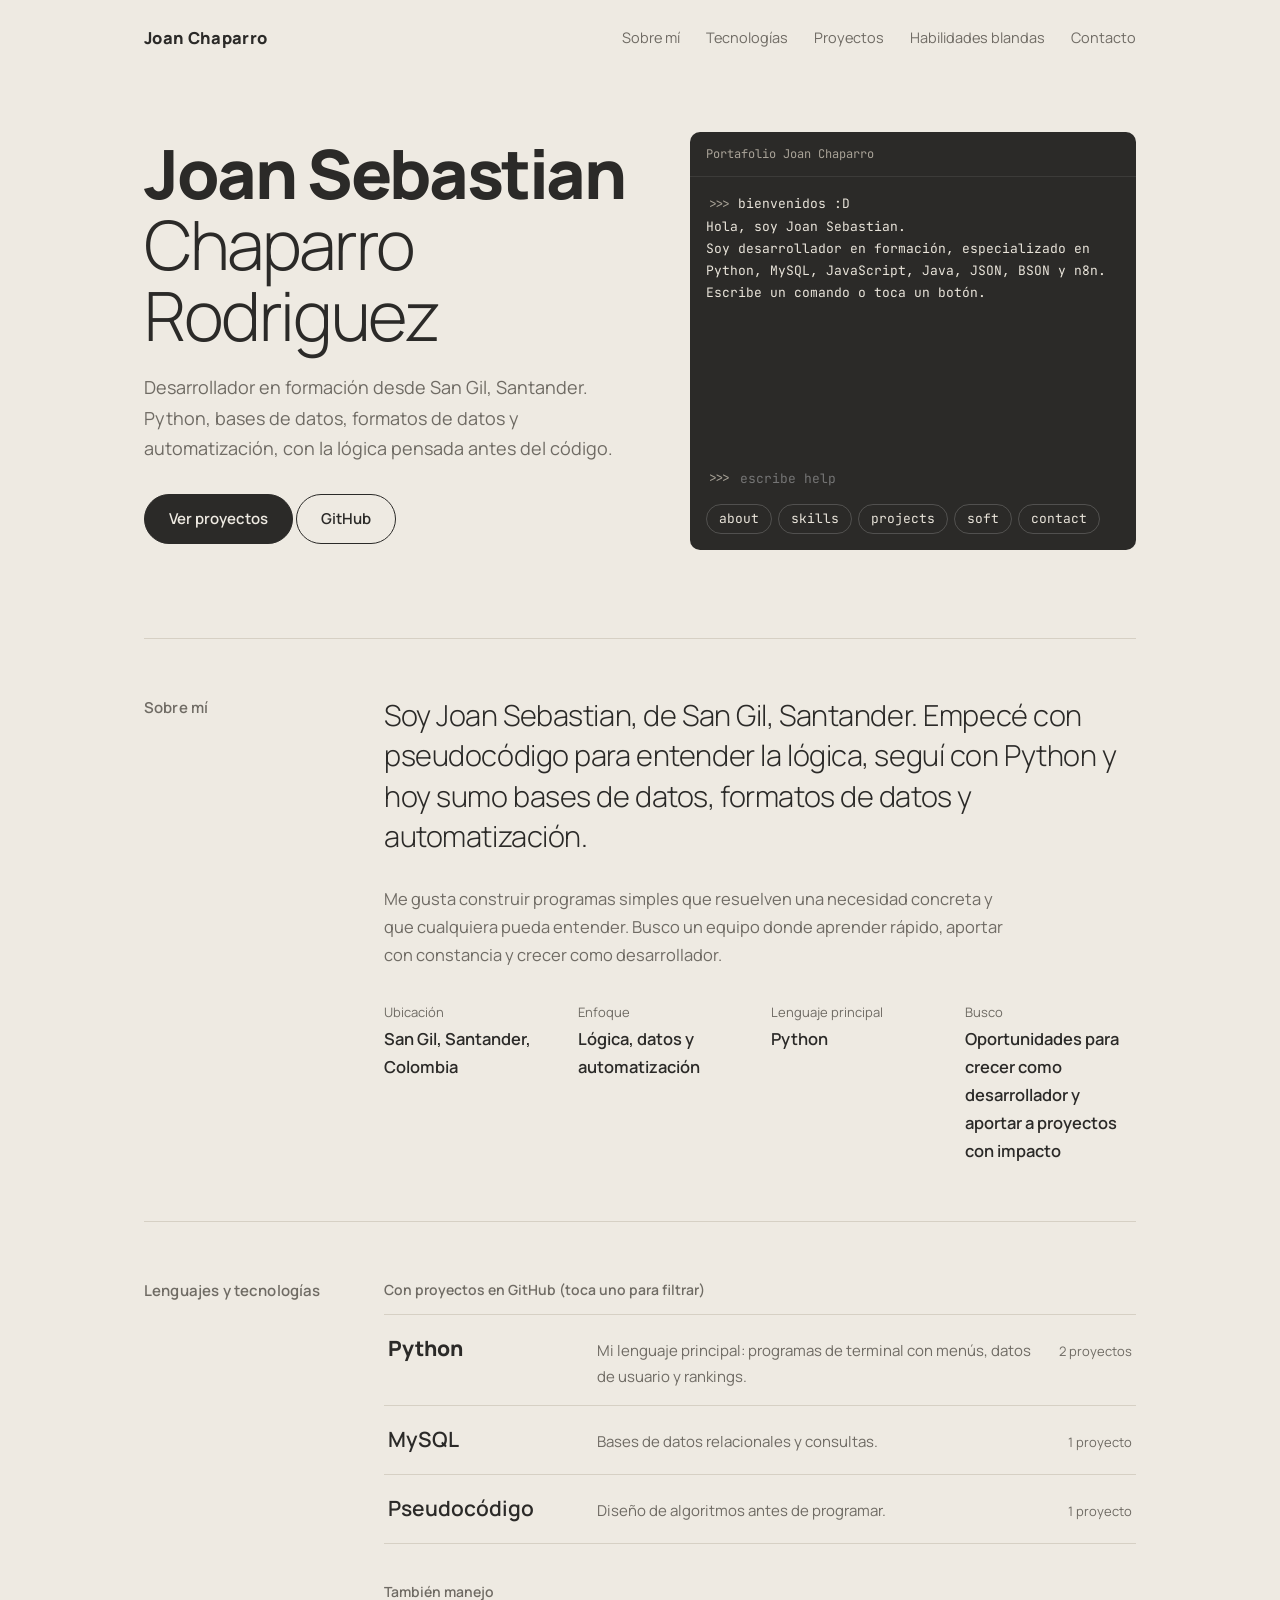
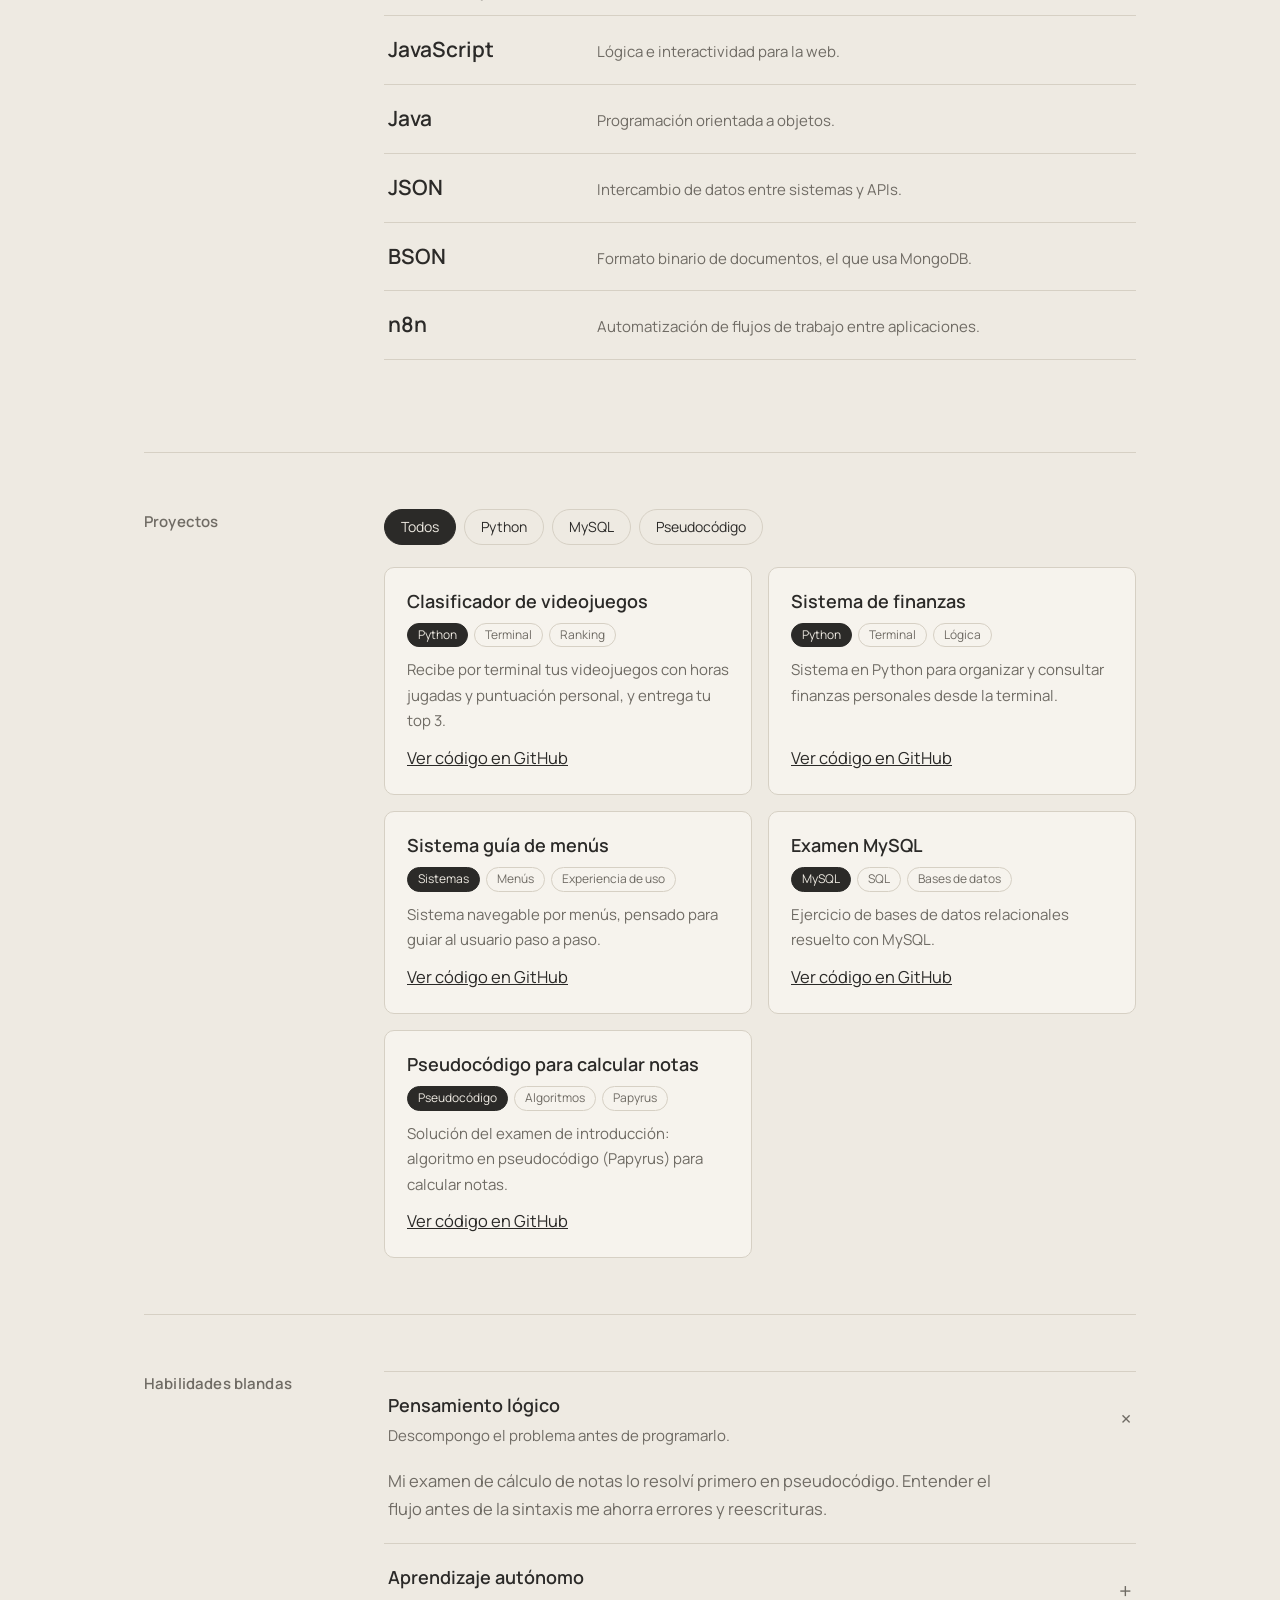
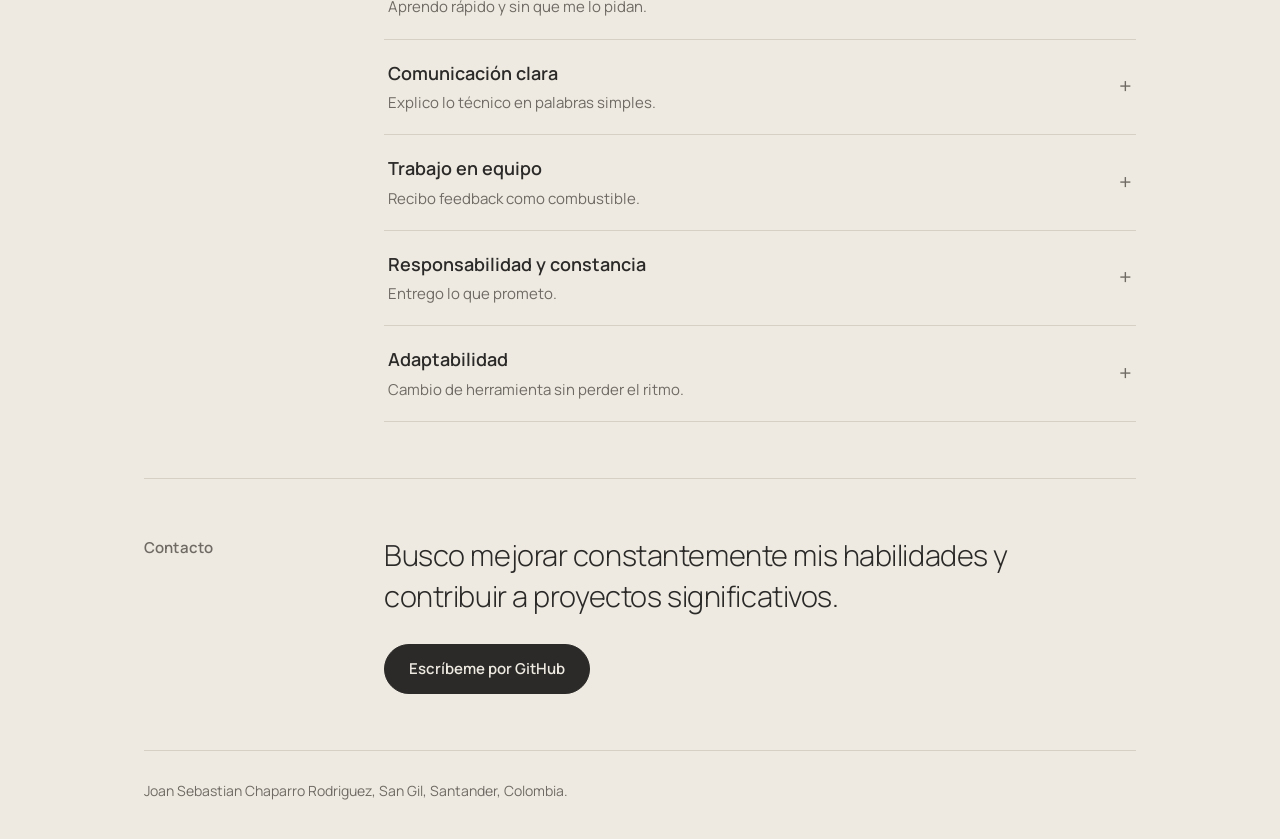
==== index.html @ 7a5f4d8f "fix: renombrar Index.html a index.html GitHub Pages (y cualquier servidor Linux) distingue mayúscula" ====
<!doctype html>
<html lang="es">
<head>
<meta charset="utf-8">
<meta name="viewport" content="width=device-width, initial-scale=1, viewport-fit=cover">
<title>Joan Sebastian Chaparro | Portafolio</title>

<!-- Tipografías -->
<link href="https://fonts.googleapis.com/css2?family=Manrope:wght@300;400;600;800&family=JetBrains+Mono:wght@400;600&display=swap" rel="stylesheet">

<!-- Estilos -->
<link rel="stylesheet" href="css/styles.css">
</head>
<body>
<div class="w">

  <!-- ============ NAVEGACIÓN ============ -->
  <nav aria-label="Principal">
    <b>Joan Chaparro</b>
    <a href="#sobre-mi">Sobre mí</a>
    <a href="#lenguajes">Tecnologías</a>
    <a href="#proyectos">Proyectos</a>
    <a href="#blandas">Habilidades blandas</a>
    <a href="#contacto">Contacto</a>
  </nav>

  <!-- ============ PORTADA ============ -->
  <header class="hero">
    <div>
      <h1><strong>Joan Sebastian</strong> Chaparro Rodriguez</h1>
      <p class="lead">Desarrollador en formación desde San Gil, Santander. Python, bases de datos, formatos de datos y automatización, con la lógica pensada antes del código.</p>
      <a class="btn p" href="#proyectos">Ver proyectos</a>
      <a class="btn" href="https://github.com/sebaschaparrorodriguez-ux" target="_blank" rel="noopener">GitHub</a>
    </div>

    <!-- Terminal interactiva: su lógica vive en js/terminal.js -->
    <div class="term" role="region" aria-label="Terminal interactiva">
      <div class="tb">Portafolio Joan Chaparro</div>
      <div id="out" aria-live="polite"></div>
      <label class="in">
        <span class="pr">&gt;&gt;&gt;</span>
        <input id="cmd" autocomplete="off" spellcheck="false" placeholder="escribe help" aria-label="Comando">
      </label>
      <div class="chips" id="chips"></div>
    </div>
  </header>

  <!-- ============ SOBRE MÍ ============ -->
  <section id="sobre-mi">
    <h2>Sobre mí</h2>
    <div>
      <p class="big">Soy Joan Sebastian, de San Gil, Santander. Empecé con pseudocódigo para entender la lógica, seguí con Python y hoy sumo bases de datos, formatos de datos y automatización.</p>
      <p style="color:var(--muted);max-width:38em;margin:0 0 32px">Me gusta construir programas simples que resuelven una necesidad concreta y que cualquiera pueda entender. Busco un equipo donde aprender rápido, aportar con constancia y crecer como desarrollador.</p>
      <dl class="facts">
        <div><dt>Ubicación</dt><dd>San Gil, Santander, Colombia</dd></div>
        <div><dt>Enfoque</dt><dd>Lógica, datos y automatización</dd></div>
        <div><dt>Lenguaje principal</dt><dd>Python</dd></div>
        <div><dt>Busco</dt><dd>Oportunidades para crecer como desarrollador y aportar a proyectos con impacto</dd></div>
      </dl>
    </div>
  </section>

  <!-- ============ LENGUAJES Y TECNOLOGÍAS ============ -->
  <section id="lenguajes">
    <h2>Lenguajes y tecnologías</h2>
    <div>
      <h3 class="g">Con proyectos en GitHub (toca uno para filtrar)</h3>
      <!-- Estos tres botones se marcan como activos desde js/app.js -->
      <div class="rows" id="lp">
        <button class="row main" data-l="Python" aria-pressed="false">
          <b>Python</b><span>Mi lenguaje principal: programas de terminal con menús, datos de usuario y rankings.</span><em>2 proyectos</em>
        </button>
        <button class="row" data-l="MySQL" aria-pressed="false">
          <b>MySQL</b><span>Bases de datos relacionales y consultas.</span><em>1 proyecto</em>
        </button>
        <button class="row" data-l="Pseudocódigo" aria-pressed="false">
          <b>Pseudocódigo</b><span>Diseño de algoritmos antes de programar.</span><em>1 proyecto</em>
        </button>
      </div>

      <h3 class="g">También manejo</h3>
      <div class="rows">
        <div class="row"><b>JavaScript</b><span>Lógica e interactividad para la web.</span></div>
        <div class="row"><b>Java</b><span>Programación orientada a objetos.</span></div>
        <div class="row"><b>JSON</b><span>Intercambio de datos entre sistemas y APIs.</span></div>
        <div class="row"><b>BSON</b><span>Formato binario de documentos, el que usa MongoDB.</span></div>
        <div class="row"><b>n8n</b><span>Automatización de flujos de trabajo entre aplicaciones.</span></div>
      </div>
    </div>
  </section>

  <!-- ============ PROYECTOS ============ -->
  <!-- El contenido de .fl y .grid se genera desde js/app.js usando js/data.js -->
  <section id="proyectos">
    <h2>Proyectos</h2>
    <div>
      <div class="fl" id="fl" role="group" aria-label="Filtrar por lenguaje"></div>
      <div class="grid" id="grid"></div>
    </div>
  </section>

  <!-- ============ HABILIDADES BLANDAS ============ -->
  <section id="blandas">
    <h2>Habilidades blandas</h2>
    <div>
      <details open>
        <summary><span class="t"><b>Pensamiento lógico</b><i>Descompongo el problema antes de programarlo.</i></span></summary>
        <p>Mi examen de cálculo de notas lo resolví primero en pseudocódigo. Entender el flujo antes de la sintaxis me ahorra errores y reescrituras.</p>
      </details>
      <details>
        <summary><span class="t"><b>Aprendizaje autónomo</b><i>Aprendo rápido y sin que me lo pidan.</i></span></summary>
        <p>Pasé de pseudocódigo a Python, bases de datos, formatos de datos y automatización, y cada tema lo practico con algo real.</p>
      </details>
      <details>
        <summary><span class="t"><b>Comunicación clara</b><i>Explico lo técnico en palabras simples.</i></span></summary>
        <p>Busco que cada programa se explique solo: menús ordenados y mensajes que guían a quien lo usa, aunque no sepa programar.</p>
      </details>
      <details>
        <summary><span class="t"><b>Trabajo en equipo</b><i>Recibo feedback como combustible.</i></span></summary>
        <p>Prefiero revisar código con otra persona: dos miradas encuentran errores que una sola no ve, y de cada revisión me llevo algo nuevo.</p>
      </details>
      <details>
        <summary><span class="t"><b>Responsabilidad y constancia</b><i>Entrego lo que prometo.</i></span></summary>
        <p>Llevo cada proyecto hasta que corre de principio a fin y lo subo a GitHub para que cualquiera pueda comprobarlo.</p>
      </details>
      <details>
        <summary><span class="t"><b>Adaptabilidad</b><i>Cambio de herramienta sin perder el ritmo.</i></span></summary>
        <p>Python, SQL, JavaScript, Java o n8n: la lógica es la misma y solo cambia la herramienta. Eso me permite incorporar tecnologías nuevas con rapidez.</p>
      </details>
    </div>
  </section>

  <!-- ============ CONTACTO ============ -->
  <section id="contacto">
    <h2>Contacto</h2>
    <div>
      <p class="big">Busco mejorar constantemente mis habilidades y contribuir a proyectos significativos.</p>
      <a class="btn p" href="https://github.com/sebaschaparrorodriguez-ux" target="_blank" rel="noopener">Escríbeme por GitHub</a>
    </div>
  </section>

  <footer>Joan Sebastian Chaparro Rodriguez, San Gil, Santander, Colombia.</footer>
</div>

<!-- Orden importante: data -> terminal -> app -->
<script src="js/data.js" defer></script>
<script src="js/terminal.js" defer></script>
<script src="js/app.js" defer></script>
</body>
</html>
---- css/styles.css ----
/* ==========================================================
   styles.css
   Estilos del portafolio. Está dividido por secciones:
   1. Paleta de colores (modo claro / oscuro)
   2. Reglas base
   3. Navegación
   4. Portada (hero) y terminal
   5. Secciones generales (Sobre mí, Lenguajes, etc.)
   6. Proyectos
   7. Habilidades blandas (acordeón)
   8. Pie de página
   9. Responsive
   ========================================================== */

/* ---------- 1. PALETA DE COLORES ----------
   Cambia estos valores para moldear todo el diseño.
   --bg     fondo general        --card  fondo de tarjetas
   --ink    color del texto      --muted texto secundario
   --line   líneas y bordes      --accent color de énfasis
   --tbg/--tink/--tsoft son los colores de la terminal      */
:root{
  --bg:#EEEAE2;
  --card:#F6F3ED;
  --ink:#2B2A28;
  --muted:#6F6B64;
  --line:#D6D0C4;
  --accent:#2B2A28;
  --tbg:#2B2A28;
  --tink:#E9E4DA;
  --tsoft:#A9A398;
  box-sizing:border-box;
  padding-top:env(safe-area-inset-top,0px);
  padding-bottom:env(safe-area-inset-bottom,0px);
}
/* Modo oscuro automático (según el sistema del visitante) */
@media(prefers-color-scheme:dark){
  :root:not([data-theme="light"]){
    --bg:#1D1C1A;--card:#252421;--ink:#ECE8E1;--muted:#A29D94;--line:#37352F;--accent:#ECE8E1;--tbg:#141311;
  }
}
/* Forzar modo oscuro con <html data-theme="dark"> si algún día se agrega un botón */
:root[data-theme="dark"]{
  --bg:#1D1C1A;--card:#252421;--ink:#ECE8E1;--muted:#A29D94;--line:#37352F;--accent:#ECE8E1;--tbg:#141311;
}

/* ---------- 2. REGLAS BASE ---------- */
html{scroll-behavior:smooth;scroll-padding-top:env(safe-area-inset-top,0px)}
*{box-sizing:border-box}
body{
  margin:0;background:var(--bg);color:var(--ink);
  font-family:'Manrope',system-ui,sans-serif;
  line-height:1.7;font-size:16.5px;font-weight:400;
}
a{color:var(--ink)}
.w{max-width:1040px;margin:0 auto;padding:0 24px}
:focus-visible{outline:2px solid var(--ink);outline-offset:3px}

/* ---------- 3. NAVEGACIÓN ---------- */
nav{display:flex;gap:26px;align-items:center;padding:24px 0;flex-wrap:wrap}
nav b{margin-right:auto;font-weight:800;letter-spacing:.02em}
nav a{text-decoration:none;color:var(--muted);font-size:14.5px}
nav a:hover{color:var(--ink)}

/* ---------- 4. PORTADA Y TERMINAL ---------- */
.hero{display:grid;grid-template-columns:1.1fr 1fr;gap:56px;align-items:center;padding:56px 0 88px}
h1{font-size:clamp(38px,5.6vw,68px);line-height:1.04;margin:0 0 22px;font-weight:300;letter-spacing:-.035em}
h1 strong{font-weight:800}
.lead{color:var(--muted);font-size:18px;max-width:29em;margin:0 0 30px}
.btn{display:inline-block;padding:11px 24px;border-radius:99px;font-size:15px;font-weight:600;text-decoration:none;border:1px solid var(--ink);color:var(--ink);transition:background .2s,color .2s}
.btn.p{background:var(--accent);color:var(--bg)}
.btn:hover{background:var(--ink);color:var(--bg)}

.term{background:var(--tbg);color:var(--tink);border-radius:10px;font-family:'JetBrains Mono',ui-monospace,monospace;font-size:13px}
.tb{padding:12px 16px;color:var(--tsoft);font-size:12px;border-bottom:1px solid rgba(255,255,255,.08)}
#out{height:290px;overflow-y:auto;padding:16px;white-space:pre-wrap;word-break:break-word}
#out a{color:var(--tink)}
.pr,.dim{color:var(--tsoft)}
.in{display:flex;gap:8px;padding:0 16px 12px}
.in input{flex:1;background:transparent;border:0;color:inherit;font:inherit;outline:0;min-width:0}
.chips{display:flex;flex-wrap:wrap;gap:6px;padding:0 16px 16px}
.chips button{font:inherit;background:transparent;color:var(--tink);border:1px solid rgba(255,255,255,.18);border-radius:99px;padding:3px 12px;cursor:pointer}
.chips button:hover{background:var(--tink);color:var(--tbg)}

/* ---------- 5. SECCIONES GENERALES ---------- */
section{display:grid;grid-template-columns:200px 1fr;gap:40px;padding:56px 0;border-top:1px solid var(--line)}
h2{font-size:15px;font-weight:600;margin:0;color:var(--muted);letter-spacing:.01em}
.big{font-size:clamp(22px,2.6vw,29px);line-height:1.4;font-weight:300;margin:0 0 28px;letter-spacing:-.015em}
.facts{display:grid;grid-template-columns:repeat(auto-fit,minmax(170px,1fr));gap:22px;margin:0}
.facts dt{font-size:13px;color:var(--muted)}
.facts dd{margin:2px 0 0;font-weight:600}
h3.g{font-size:14px;font-weight:600;color:var(--muted);margin:0 0 12px}

.rows{border-top:1px solid var(--line);margin-bottom:36px}
.row{display:flex;justify-content:space-between;gap:20px;align-items:baseline;width:100%;text-align:left;font:inherit;color:inherit;background:none;border:0;border-bottom:1px solid var(--line);padding:16px 4px}
button.row{cursor:pointer;transition:padding .2s,background .2s}
button.row:hover,button.row[aria-pressed=true]{background:var(--card);padding-left:16px}
.row b{font-size:21px;font-weight:600;min-width:9em}
.row.main b{font-weight:800}
.row span{color:var(--muted);font-size:15px;flex:1}
.row em{font-style:normal;font-size:13px;color:var(--muted);white-space:nowrap}

/* ---------- 6. PROYECTOS ---------- */
.fl{display:flex;flex-wrap:wrap;gap:8px;margin:0 0 22px}
.fl button{font:inherit;font-size:14px;padding:5px 16px;border-radius:99px;border:1px solid var(--line);background:transparent;color:var(--ink);cursor:pointer}
.fl button[aria-pressed=true]{background:var(--ink);border-color:var(--ink);color:var(--bg)}
.grid{display:grid;grid-template-columns:repeat(auto-fill,minmax(250px,1fr));gap:16px}
.pj{background:var(--card);border:1px solid var(--line);border-radius:10px;padding:22px;display:flex;flex-direction:column;gap:10px}
.pj h3{margin:0;font-size:18px;font-weight:600;line-height:1.3}
.pj p{margin:0;color:var(--muted);font-size:15px;flex:1}
.tg{display:flex;flex-wrap:wrap;gap:6px}
.tg span{font-size:12px;color:var(--muted);border:1px solid var(--line);padding:1px 10px;border-radius:99px}
.tg .l{background:var(--ink);border-color:var(--ink);color:var(--bg)}

/* ---------- 7. HABILIDADES BLANDAS (acordeón) ---------- */
details{border-bottom:1px solid var(--line)}
details:first-of-type{border-top:1px solid var(--line)}
summary{cursor:pointer;padding:18px 4px;list-style:none;display:flex;justify-content:space-between;align-items:center;gap:16px}
summary::-webkit-details-marker{display:none}
summary::after{content:'+';font-size:22px;color:var(--muted);transition:transform .25s}
details[open] summary::after{transform:rotate(45deg)}
.t b{display:block;font-size:18px;font-weight:600}
.t i{font-style:normal;color:var(--muted);font-size:15px}
details p{margin:0 0 20px;padding:0 4px;color:var(--muted);max-width:38em}

/* ---------- 8. PIE DE PÁGINA ---------- */
footer{padding:28px 0 36px;color:var(--muted);font-size:14px;border-top:1px solid var(--line)}

/* ---------- 9. RESPONSIVE ---------- */
@media(max-width:860px){
  .hero{grid-template-columns:1fr;gap:40px}
  section{grid-template-columns:1fr;gap:18px}
  .row{flex-wrap:wrap;gap:4px}
  .row b{min-width:0;width:100%}
}
@media(prefers-reduced-motion:reduce){
  *{transition:none!important;scroll-behavior:auto!important}
}
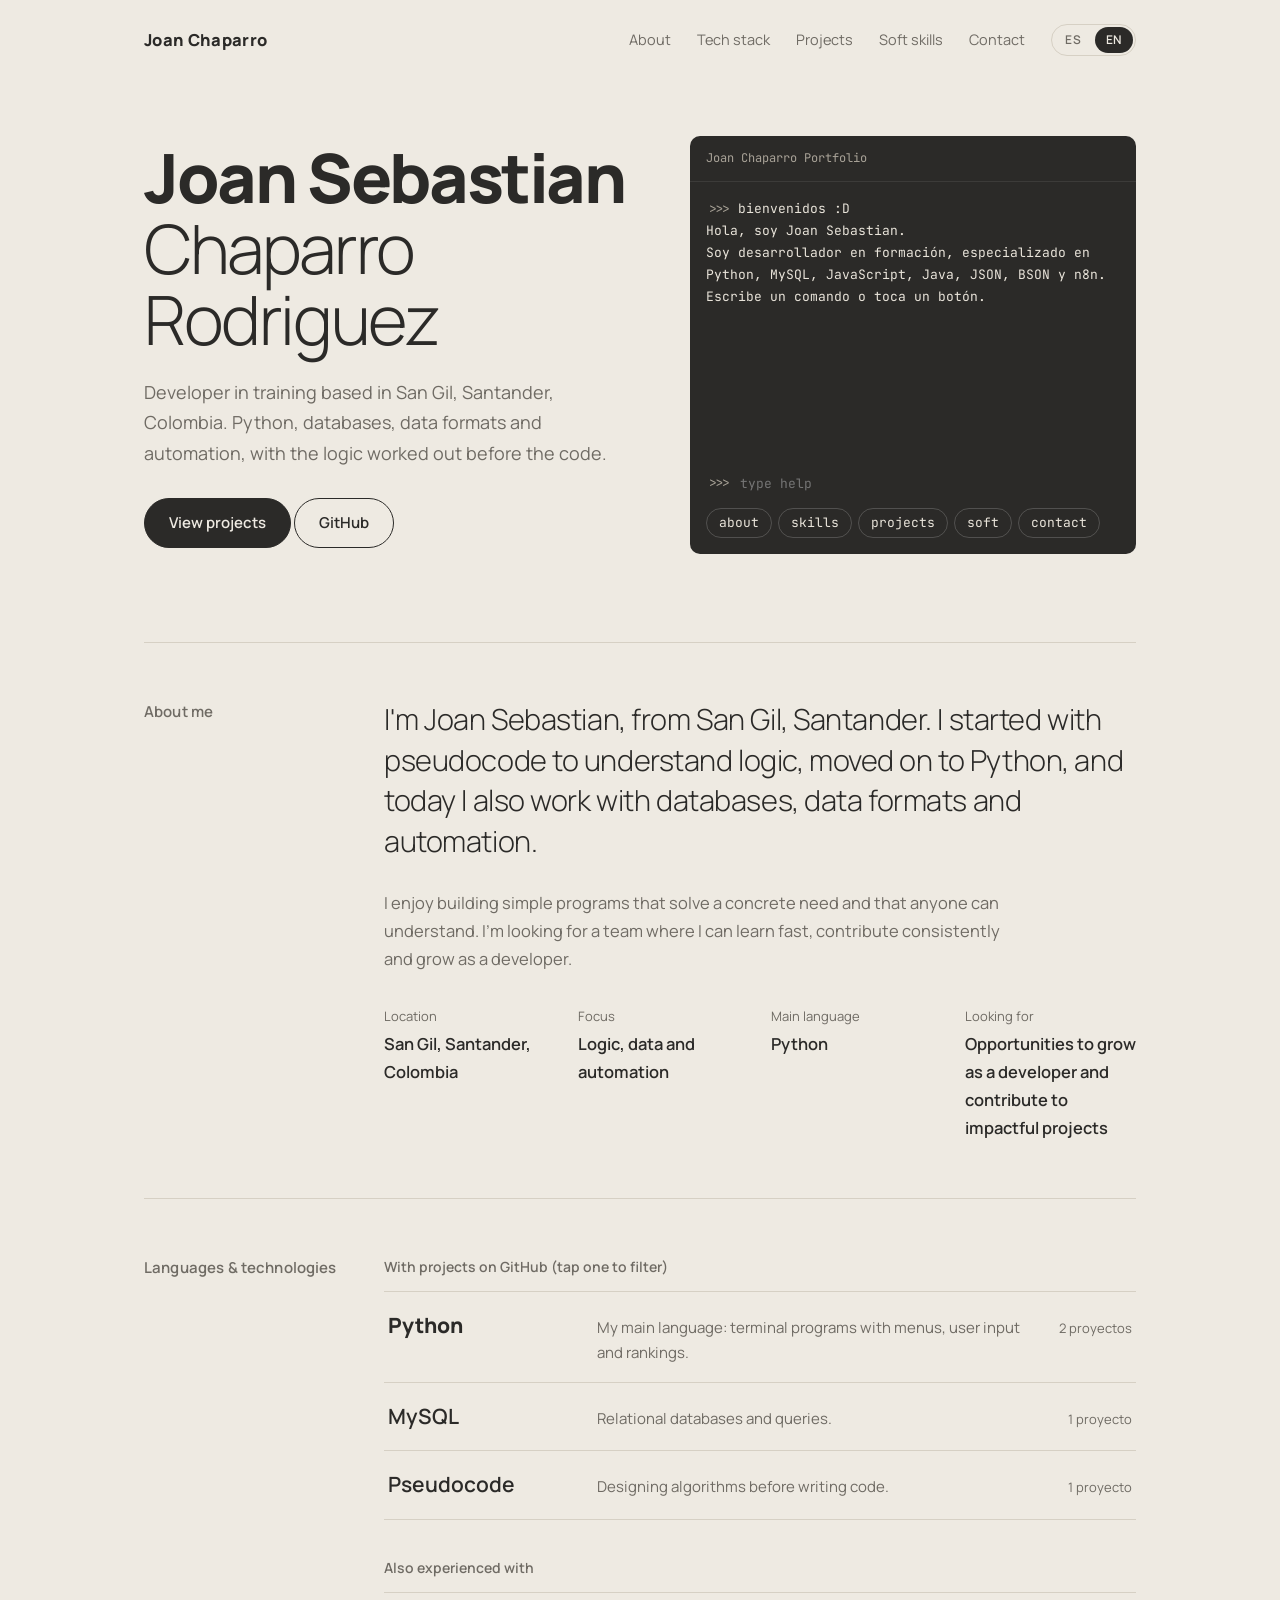
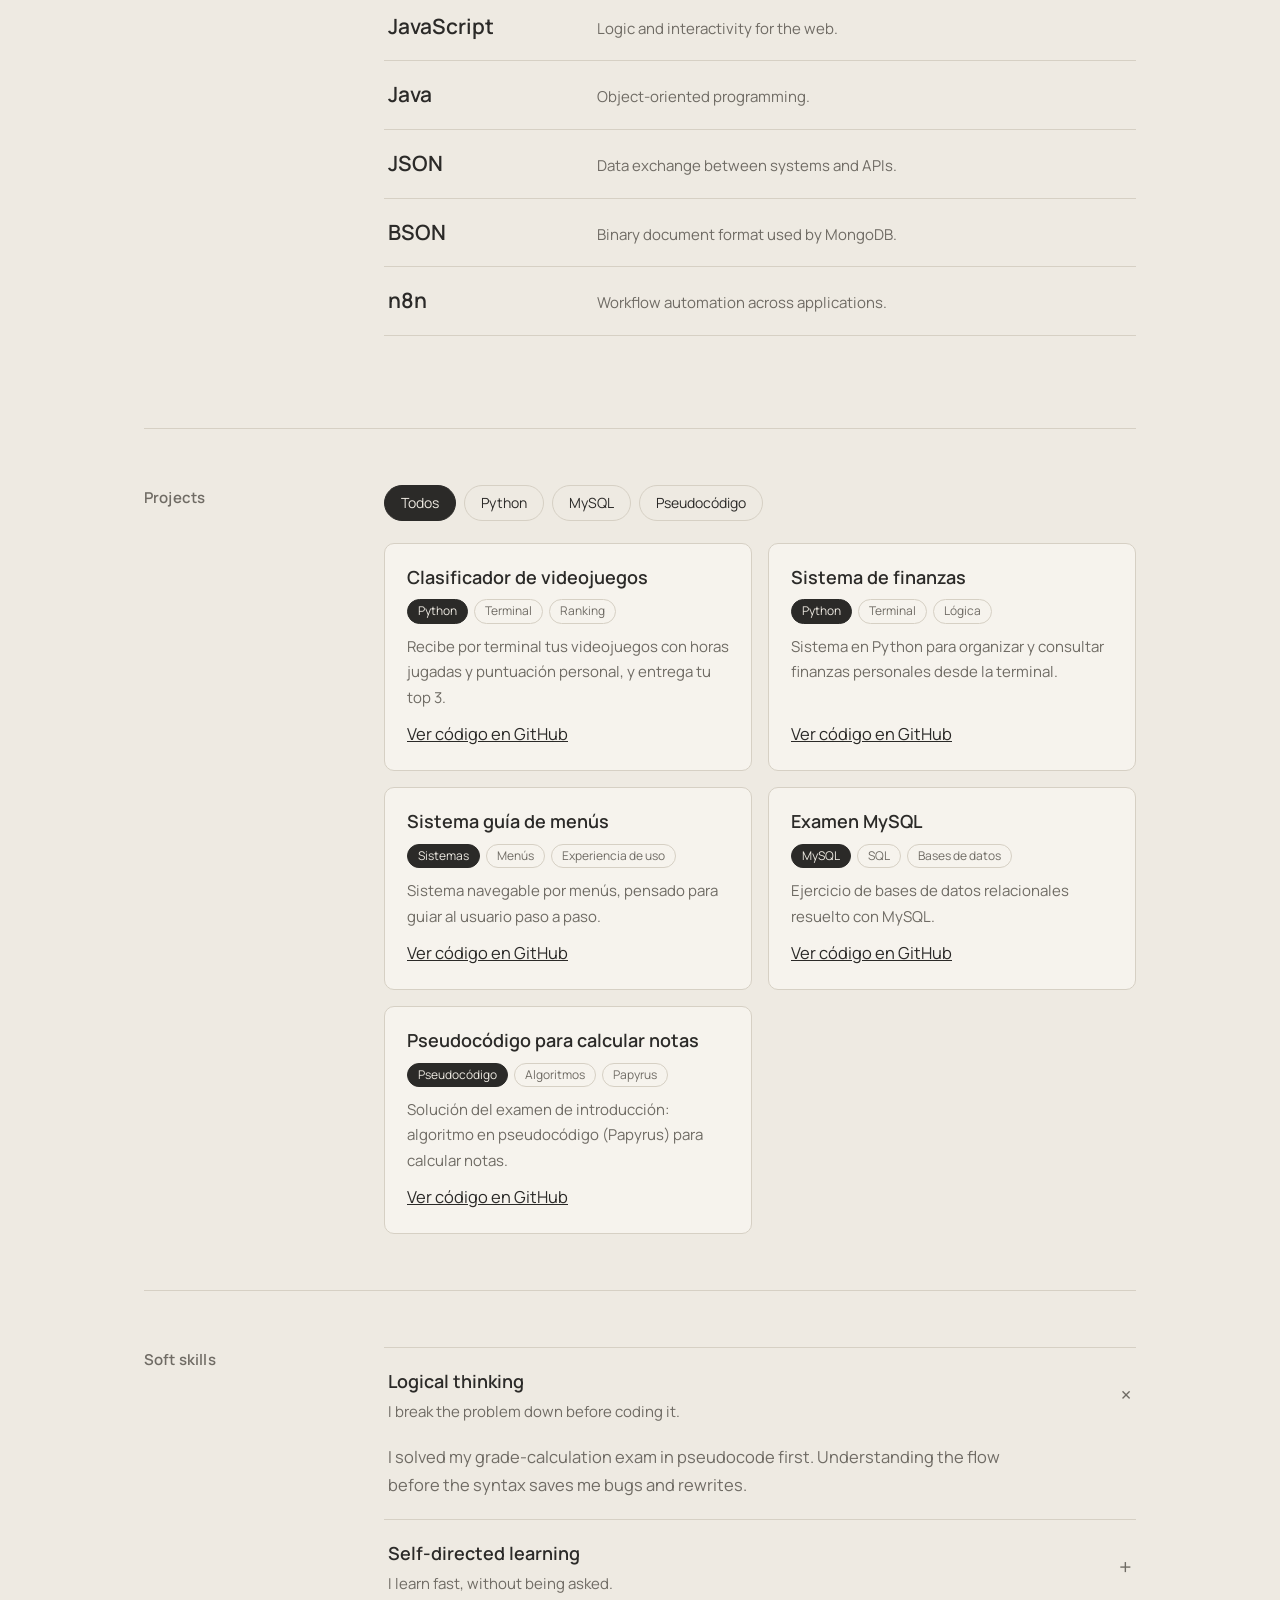
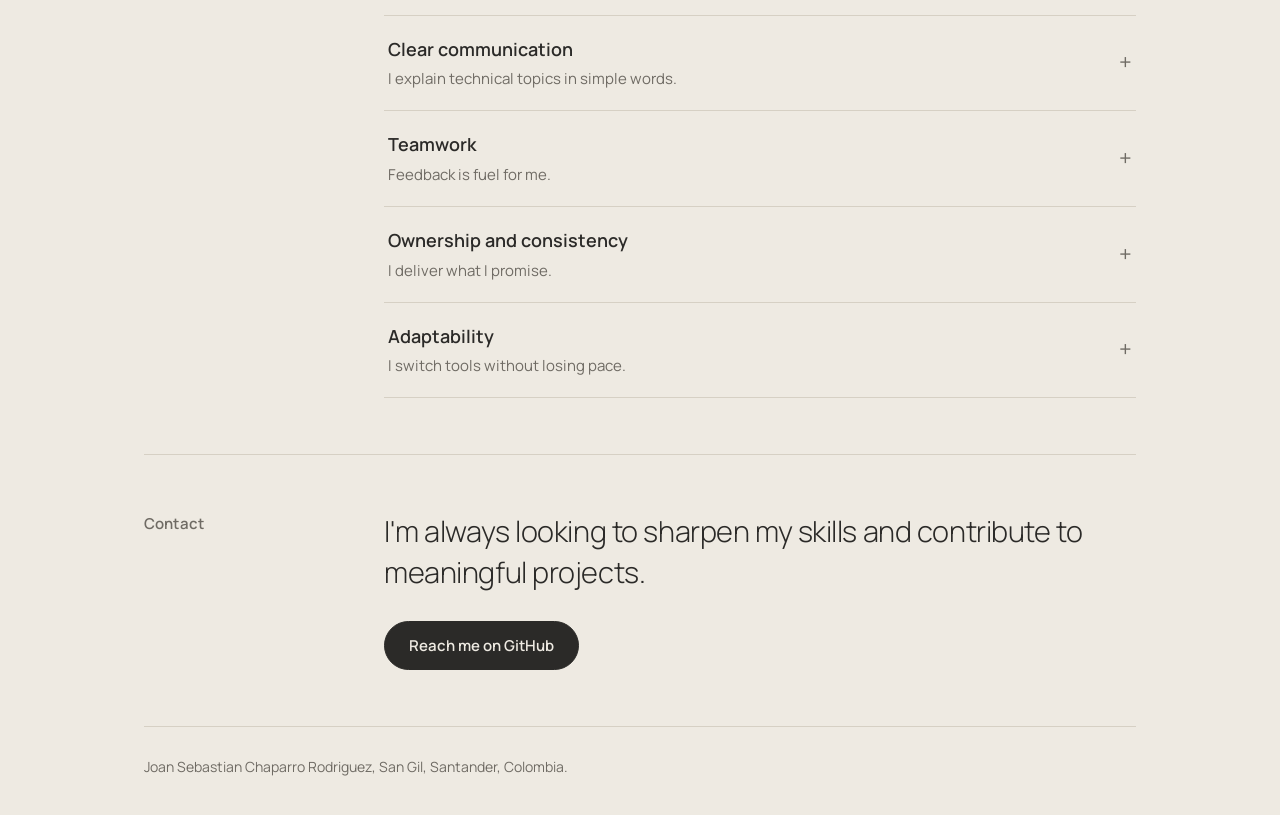
==== commit 44975699: "feat(i18n): traducir la página y agregar selector de idioma ES/EN - Marcar los textos estáticos de i" ====
--- a/index.html
+++ b/index.html
@@ -3,7 +3,10 @@
 <head>
 <meta charset="utf-8">
 <meta name="viewport" content="width=device-width, initial-scale=1, viewport-fit=cover">
-<title>Joan Sebastian Chaparro | Portafolio</title>
+<!-- Los textos marcados con data-i18n se traducen desde js/translations.js.
+     El español queda escrito aquí como respaldo si JavaScript no carga. -->
+<title data-i18n="meta.title">Joan Sebastian Chaparro | Portafolio</title>
+<meta name="description" data-i18n-attr="content:meta.description" content="Portafolio de Joan Sebastian Chaparro Rodriguez, desarrollador en formación: Python, bases de datos, formatos de datos y automatización.">
 
 <!-- Tipografías -->
 <link href="https://fonts.googleapis.com/css2?family=Manrope:wght@300;400;600;800&family=JetBrains+Mono:wght@400;600&display=swap" rel="stylesheet">
@@ -15,31 +18,38 @@
 <div class="w">
 
   <!-- ============ NAVEGACIÓN ============ -->
-  <nav aria-label="Principal">
+  <nav aria-label="Principal" data-i18n-attr="aria-label:nav.label">
     <b>Joan Chaparro</b>
-    <a href="#sobre-mi">Sobre mí</a>
-    <a href="#lenguajes">Tecnologías</a>
-    <a href="#proyectos">Proyectos</a>
-    <a href="#blandas">Habilidades blandas</a>
-    <a href="#contacto">Contacto</a>
+    <a href="#sobre-mi" data-i18n="nav.about">Sobre mí</a>
+    <a href="#lenguajes" data-i18n="nav.tech">Tecnologías</a>
+    <a href="#proyectos" data-i18n="nav.projects">Proyectos</a>
+    <a href="#blandas" data-i18n="nav.soft">Habilidades blandas</a>
+    <a href="#contacto" data-i18n="nav.contact">Contacto</a>
+
+    <!-- Selector de idioma: la lógica vive en js/i18n.js -->
+    <div class="lang" role="group" aria-label="Idioma" data-i18n-attr="aria-label:lang.label">
+      <button type="button" data-lang="es" lang="es" title="Español" aria-pressed="true">ES</button>
+      <button type="button" data-lang="en" lang="en" title="English" aria-pressed="false">EN</button>
+    </div>
   </nav>
 
   <!-- ============ PORTADA ============ -->
   <header class="hero">
     <div>
       <h1><strong>Joan Sebastian</strong> Chaparro Rodriguez</h1>
-      <p class="lead">Desarrollador en formación desde San Gil, Santander. Python, bases de datos, formatos de datos y automatización, con la lógica pensada antes del código.</p>
-      <a class="btn p" href="#proyectos">Ver proyectos</a>
+      <p class="lead" data-i18n="hero.lead">Desarrollador en formación desde San Gil, Santander. Python, bases de datos, formatos de datos y automatización, con la lógica pensada antes del código.</p>
+      <a class="btn p" href="#proyectos" data-i18n="hero.cta">Ver proyectos</a>
       <a class="btn" href="https://github.com/sebaschaparrorodriguez-ux" target="_blank" rel="noopener">GitHub</a>
     </div>
 
     <!-- Terminal interactiva: su lógica vive en js/terminal.js -->
-    <div class="term" role="region" aria-label="Terminal interactiva">
-      <div class="tb">Portafolio Joan Chaparro</div>
+    <div class="term" role="region" aria-label="Terminal interactiva" data-i18n-attr="aria-label:term.label">
+      <div class="tb" data-i18n="term.title">Portafolio Joan Chaparro</div>
       <div id="out" aria-live="polite"></div>
       <label class="in">
         <span class="pr">&gt;&gt;&gt;</span>
-        <input id="cmd" autocomplete="off" spellcheck="false" placeholder="escribe help" aria-label="Comando">
+        <input id="cmd" autocomplete="off" spellcheck="false" placeholder="escribe help" aria-label="Comando"
+               data-i18n-attr="placeholder:term.placeholder; aria-label:term.inputLabel">
       </label>
       <div class="chips" id="chips"></div>
     </div>
@@ -47,44 +57,44 @@
 
   <!-- ============ SOBRE MÍ ============ -->
   <section id="sobre-mi">
-    <h2>Sobre mí</h2>
+    <h2 data-i18n="about.title">Sobre mí</h2>
     <div>
-      <p class="big">Soy Joan Sebastian, de San Gil, Santander. Empecé con pseudocódigo para entender la lógica, seguí con Python y hoy sumo bases de datos, formatos de datos y automatización.</p>
-      <p style="color:var(--muted);max-width:38em;margin:0 0 32px">Me gusta construir programas simples que resuelven una necesidad concreta y que cualquiera pueda entender. Busco un equipo donde aprender rápido, aportar con constancia y crecer como desarrollador.</p>
+      <p class="big" data-i18n="about.intro">Soy Joan Sebastian, de San Gil, Santander. Empecé con pseudocódigo para entender la lógica, seguí con Python y hoy sumo bases de datos, formatos de datos y automatización.</p>
+      <p style="color:var(--muted);max-width:38em;margin:0 0 32px" data-i18n="about.body">Me gusta construir programas simples que resuelven una necesidad concreta y que cualquiera pueda entender. Busco un equipo donde aprender rápido, aportar con constancia y crecer como desarrollador.</p>
       <dl class="facts">
-        <div><dt>Ubicación</dt><dd>San Gil, Santander, Colombia</dd></div>
-        <div><dt>Enfoque</dt><dd>Lógica, datos y automatización</dd></div>
-        <div><dt>Lenguaje principal</dt><dd>Python</dd></div>
-        <div><dt>Busco</dt><dd>Oportunidades para crecer como desarrollador y aportar a proyectos con impacto</dd></div>
+        <div><dt data-i18n="about.facts.location">Ubicación</dt><dd>San Gil, Santander, Colombia</dd></div>
+        <div><dt data-i18n="about.facts.focus">Enfoque</dt><dd data-i18n="about.facts.focusValue">Lógica, datos y automatización</dd></div>
+        <div><dt data-i18n="about.facts.mainLang">Lenguaje principal</dt><dd>Python</dd></div>
+        <div><dt data-i18n="about.facts.seeking">Busco</dt><dd data-i18n="about.facts.seekingValue">Oportunidades para crecer como desarrollador y aportar a proyectos con impacto</dd></div>
       </dl>
     </div>
   </section>
 
   <!-- ============ LENGUAJES Y TECNOLOGÍAS ============ -->
   <section id="lenguajes">
-    <h2>Lenguajes y tecnologías</h2>
+    <h2 data-i18n="tech.title">Lenguajes y tecnologías</h2>
     <div>
-      <h3 class="g">Con proyectos en GitHub (toca uno para filtrar)</h3>
+      <h3 class="g" data-i18n="tech.withProjects">Con proyectos en GitHub (toca uno para filtrar)</h3>
       <!-- Estos tres botones se marcan como activos desde js/app.js -->
       <div class="rows" id="lp">
         <button class="row main" data-l="Python" aria-pressed="false">
-          <b>Python</b><span>Mi lenguaje principal: programas de terminal con menús, datos de usuario y rankings.</span><em>2 proyectos</em>
+          <b>Python</b><span data-i18n="tech.desc.python">Mi lenguaje principal: programas de terminal con menús, datos de usuario y rankings.</span><em>2 proyectos</em>
         </button>
         <button class="row" data-l="MySQL" aria-pressed="false">
-          <b>MySQL</b><span>Bases de datos relacionales y consultas.</span><em>1 proyecto</em>
+          <b>MySQL</b><span data-i18n="tech.desc.mysql">Bases de datos relacionales y consultas.</span><em>1 proyecto</em>
         </button>
         <button class="row" data-l="Pseudocódigo" aria-pressed="false">
-          <b>Pseudocódigo</b><span>Diseño de algoritmos antes de programar.</span><em>1 proyecto</em>
+          <b data-i18n="techName.pseudocode">Pseudocódigo</b><span data-i18n="tech.desc.pseudocode">Diseño de algoritmos antes de programar.</span><em>1 proyecto</em>
         </button>
       </div>
 
-      <h3 class="g">También manejo</h3>
+      <h3 class="g" data-i18n="tech.alsoKnow">También manejo</h3>
       <div class="rows">
-        <div class="row"><b>JavaScript</b><span>Lógica e interactividad para la web.</span></div>
-        <div class="row"><b>Java</b><span>Programación orientada a objetos.</span></div>
-        <div class="row"><b>JSON</b><span>Intercambio de datos entre sistemas y APIs.</span></div>
-        <div class="row"><b>BSON</b><span>Formato binario de documentos, el que usa MongoDB.</span></div>
-        <div class="row"><b>n8n</b><span>Automatización de flujos de trabajo entre aplicaciones.</span></div>
+        <div class="row"><b>JavaScript</b><span data-i18n="tech.desc.javascript">Lógica e interactividad para la web.</span></div>
+        <div class="row"><b>Java</b><span data-i18n="tech.desc.java">Programación orientada a objetos.</span></div>
+        <div class="row"><b>JSON</b><span data-i18n="tech.desc.json">Intercambio de datos entre sistemas y APIs.</span></div>
+        <div class="row"><b>BSON</b><span data-i18n="tech.desc.bson">Formato binario de documentos, el que usa MongoDB.</span></div>
+        <div class="row"><b>n8n</b><span data-i18n="tech.desc.n8n">Automatización de flujos de trabajo entre aplicaciones.</span></div>
       </div>
     </div>
   </section>
@@ -92,57 +102,59 @@
   <!-- ============ PROYECTOS ============ -->
   <!-- El contenido de .fl y .grid se genera desde js/app.js usando js/data.js -->
   <section id="proyectos">
-    <h2>Proyectos</h2>
+    <h2 data-i18n="projects.title">Proyectos</h2>
     <div>
-      <div class="fl" id="fl" role="group" aria-label="Filtrar por lenguaje"></div>
+      <div class="fl" id="fl" role="group" aria-label="Filtrar por lenguaje" data-i18n-attr="aria-label:projects.filterLabel"></div>
       <div class="grid" id="grid"></div>
     </div>
   </section>
 
   <!-- ============ HABILIDADES BLANDAS ============ -->
   <section id="blandas">
-    <h2>Habilidades blandas</h2>
+    <h2 data-i18n="soft.title">Habilidades blandas</h2>
     <div>
       <details open>
-        <summary><span class="t"><b>Pensamiento lógico</b><i>Descompongo el problema antes de programarlo.</i></span></summary>
-        <p>Mi examen de cálculo de notas lo resolví primero en pseudocódigo. Entender el flujo antes de la sintaxis me ahorra errores y reescrituras.</p>
+        <summary><span class="t"><b data-i18n="soft.logic.name">Pensamiento lógico</b><i data-i18n="soft.logic.summary">Descompongo el problema antes de programarlo.</i></span></summary>
+        <p data-i18n="soft.logic.detail">Mi examen de cálculo de notas lo resolví primero en pseudocódigo. Entender el flujo antes de la sintaxis me ahorra errores y reescrituras.</p>
       </details>
       <details>
-        <summary><span class="t"><b>Aprendizaje autónomo</b><i>Aprendo rápido y sin que me lo pidan.</i></span></summary>
-        <p>Pasé de pseudocódigo a Python, bases de datos, formatos de datos y automatización, y cada tema lo practico con algo real.</p>
+        <summary><span class="t"><b data-i18n="soft.learning.name">Aprendizaje autónomo</b><i data-i18n="soft.learning.summary">Aprendo rápido y sin que me lo pidan.</i></span></summary>
+        <p data-i18n="soft.learning.detail">Pasé de pseudocódigo a Python, bases de datos, formatos de datos y automatización, y cada tema lo practico con algo real.</p>
       </details>
       <details>
-        <summary><span class="t"><b>Comunicación clara</b><i>Explico lo técnico en palabras simples.</i></span></summary>
-        <p>Busco que cada programa se explique solo: menús ordenados y mensajes que guían a quien lo usa, aunque no sepa programar.</p>
+        <summary><span class="t"><b data-i18n="soft.communication.name">Comunicación clara</b><i data-i18n="soft.communication.summary">Explico lo técnico en palabras simples.</i></span></summary>
+        <p data-i18n="soft.communication.detail">Busco que cada programa se explique solo: menús ordenados y mensajes que guían a quien lo usa, aunque no sepa programar.</p>
       </details>
       <details>
-        <summary><span class="t"><b>Trabajo en equipo</b><i>Recibo feedback como combustible.</i></span></summary>
-        <p>Prefiero revisar código con otra persona: dos miradas encuentran errores que una sola no ve, y de cada revisión me llevo algo nuevo.</p>
+        <summary><span class="t"><b data-i18n="soft.teamwork.name">Trabajo en equipo</b><i data-i18n="soft.teamwork.summary">Recibo feedback como combustible.</i></span></summary>
+        <p data-i18n="soft.teamwork.detail">Prefiero revisar código con otra persona: dos miradas encuentran errores que una sola no ve, y de cada revisión me llevo algo nuevo.</p>
       </details>
       <details>
-        <summary><span class="t"><b>Responsabilidad y constancia</b><i>Entrego lo que prometo.</i></span></summary>
-        <p>Llevo cada proyecto hasta que corre de principio a fin y lo subo a GitHub para que cualquiera pueda comprobarlo.</p>
+        <summary><span class="t"><b data-i18n="soft.ownership.name">Responsabilidad y constancia</b><i data-i18n="soft.ownership.summary">Entrego lo que prometo.</i></span></summary>
+        <p data-i18n="soft.ownership.detail">Llevo cada proyecto hasta que corre de principio a fin y lo subo a GitHub para que cualquiera pueda comprobarlo.</p>
       </details>
       <details>
-        <summary><span class="t"><b>Adaptabilidad</b><i>Cambio de herramienta sin perder el ritmo.</i></span></summary>
-        <p>Python, SQL, JavaScript, Java o n8n: la lógica es la misma y solo cambia la herramienta. Eso me permite incorporar tecnologías nuevas con rapidez.</p>
+        <summary><span class="t"><b data-i18n="soft.adaptability.name">Adaptabilidad</b><i data-i18n="soft.adaptability.summary">Cambio de herramienta sin perder el ritmo.</i></span></summary>
+        <p data-i18n="soft.adaptability.detail">Python, SQL, JavaScript, Java o n8n: la lógica es la misma y solo cambia la herramienta. Eso me permite incorporar tecnologías nuevas con rapidez.</p>
       </details>
     </div>
   </section>
 
   <!-- ============ CONTACTO ============ -->
   <section id="contacto">
-    <h2>Contacto</h2>
+    <h2 data-i18n="contact.title">Contacto</h2>
     <div>
-      <p class="big">Busco mejorar constantemente mis habilidades y contribuir a proyectos significativos.</p>
-      <a class="btn p" href="https://github.com/sebaschaparrorodriguez-ux" target="_blank" rel="noopener">Escríbeme por GitHub</a>
+      <p class="big" data-i18n="contact.lead">Busco mejorar constantemente mis habilidades y contribuir a proyectos significativos.</p>
+      <a class="btn p" href="https://github.com/sebaschaparrorodriguez-ux" target="_blank" rel="noopener" data-i18n="contact.cta">Escríbeme por GitHub</a>
     </div>
   </section>
 
   <footer>Joan Sebastian Chaparro Rodriguez, San Gil, Santander, Colombia.</footer>
 </div>
 
-<!-- Orden importante: data -> terminal -> app -->
+<!-- Orden importante: translations -> i18n -> data -> terminal -> app -->
+<script src="js/translations.js" defer></script>
+<script src="js/i18n.js" defer></script>
 <script src="js/data.js" defer></script>
 <script src="js/terminal.js" defer></script>
 <script src="js/app.js" defer></script>
--- a/css/styles.css
+++ b/css/styles.css
@@ -3,7 +3,7 @@
    Estilos del portafolio. Está dividido por secciones:
    1. Paleta de colores (modo claro / oscuro)
    2. Reglas base
-   3. Navegación
+   3. Navegación y selector de idioma
    4. Portada (hero) y terminal
    5. Secciones generales (Sobre mí, Lenguajes, etc.)
    6. Proyectos
@@ -60,6 +60,12 @@
 nav b{margin-right:auto;font-weight:800;letter-spacing:.02em}
 nav a{text-decoration:none;color:var(--muted);font-size:14.5px}
 nav a:hover{color:var(--ink)}
+
+/* Selector de idioma ES / EN */
+.lang{display:inline-flex;gap:2px;padding:2px;border:1px solid var(--line);border-radius:99px}
+.lang button{font:inherit;font-size:12px;font-weight:600;letter-spacing:.06em;padding:3px 11px;border:0;border-radius:99px;background:transparent;color:var(--muted);cursor:pointer;transition:background .2s,color .2s}
+.lang button:hover{color:var(--ink)}
+.lang button[aria-pressed=true]{background:var(--ink);color:var(--bg)}
 
 /* ---------- 4. PORTADA Y TERMINAL ---------- */
 .hero{display:grid;grid-template-columns:1.1fr 1fr;gap:56px;align-items:center;padding:56px 0 88px}
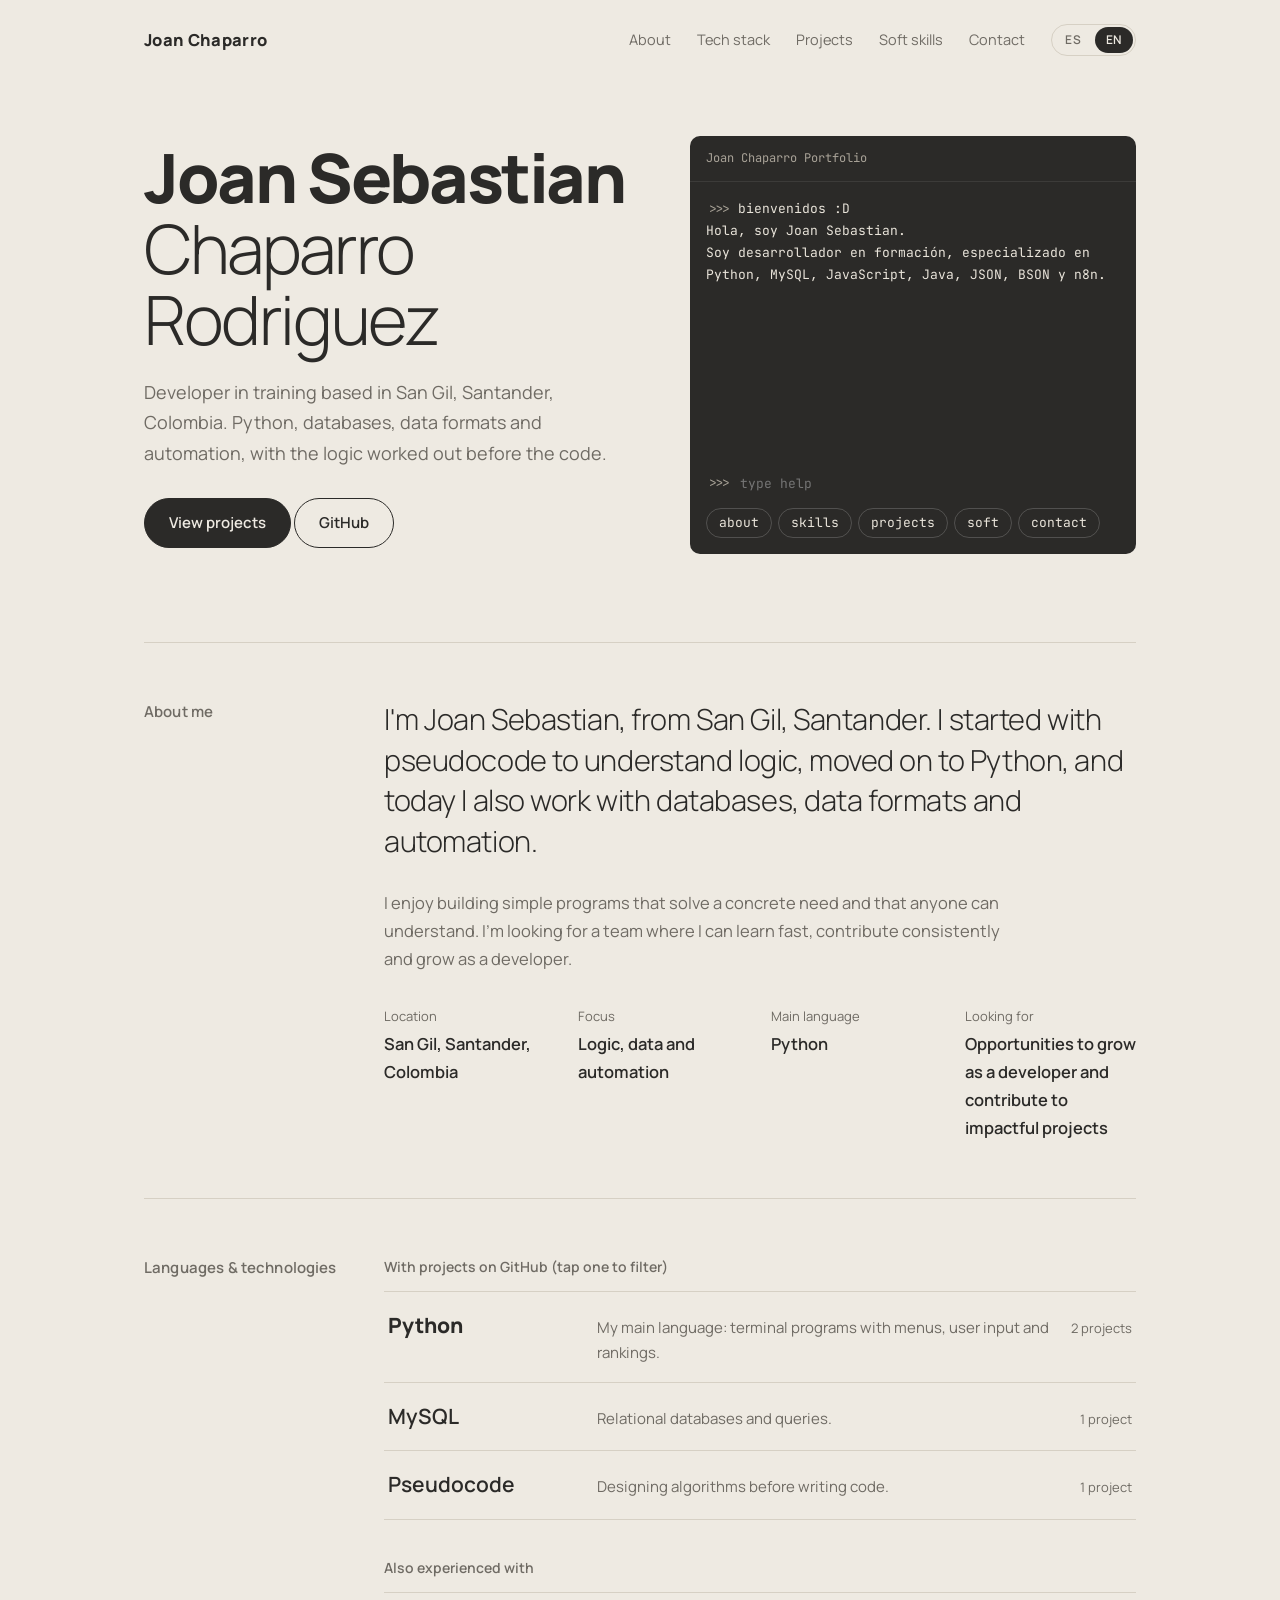
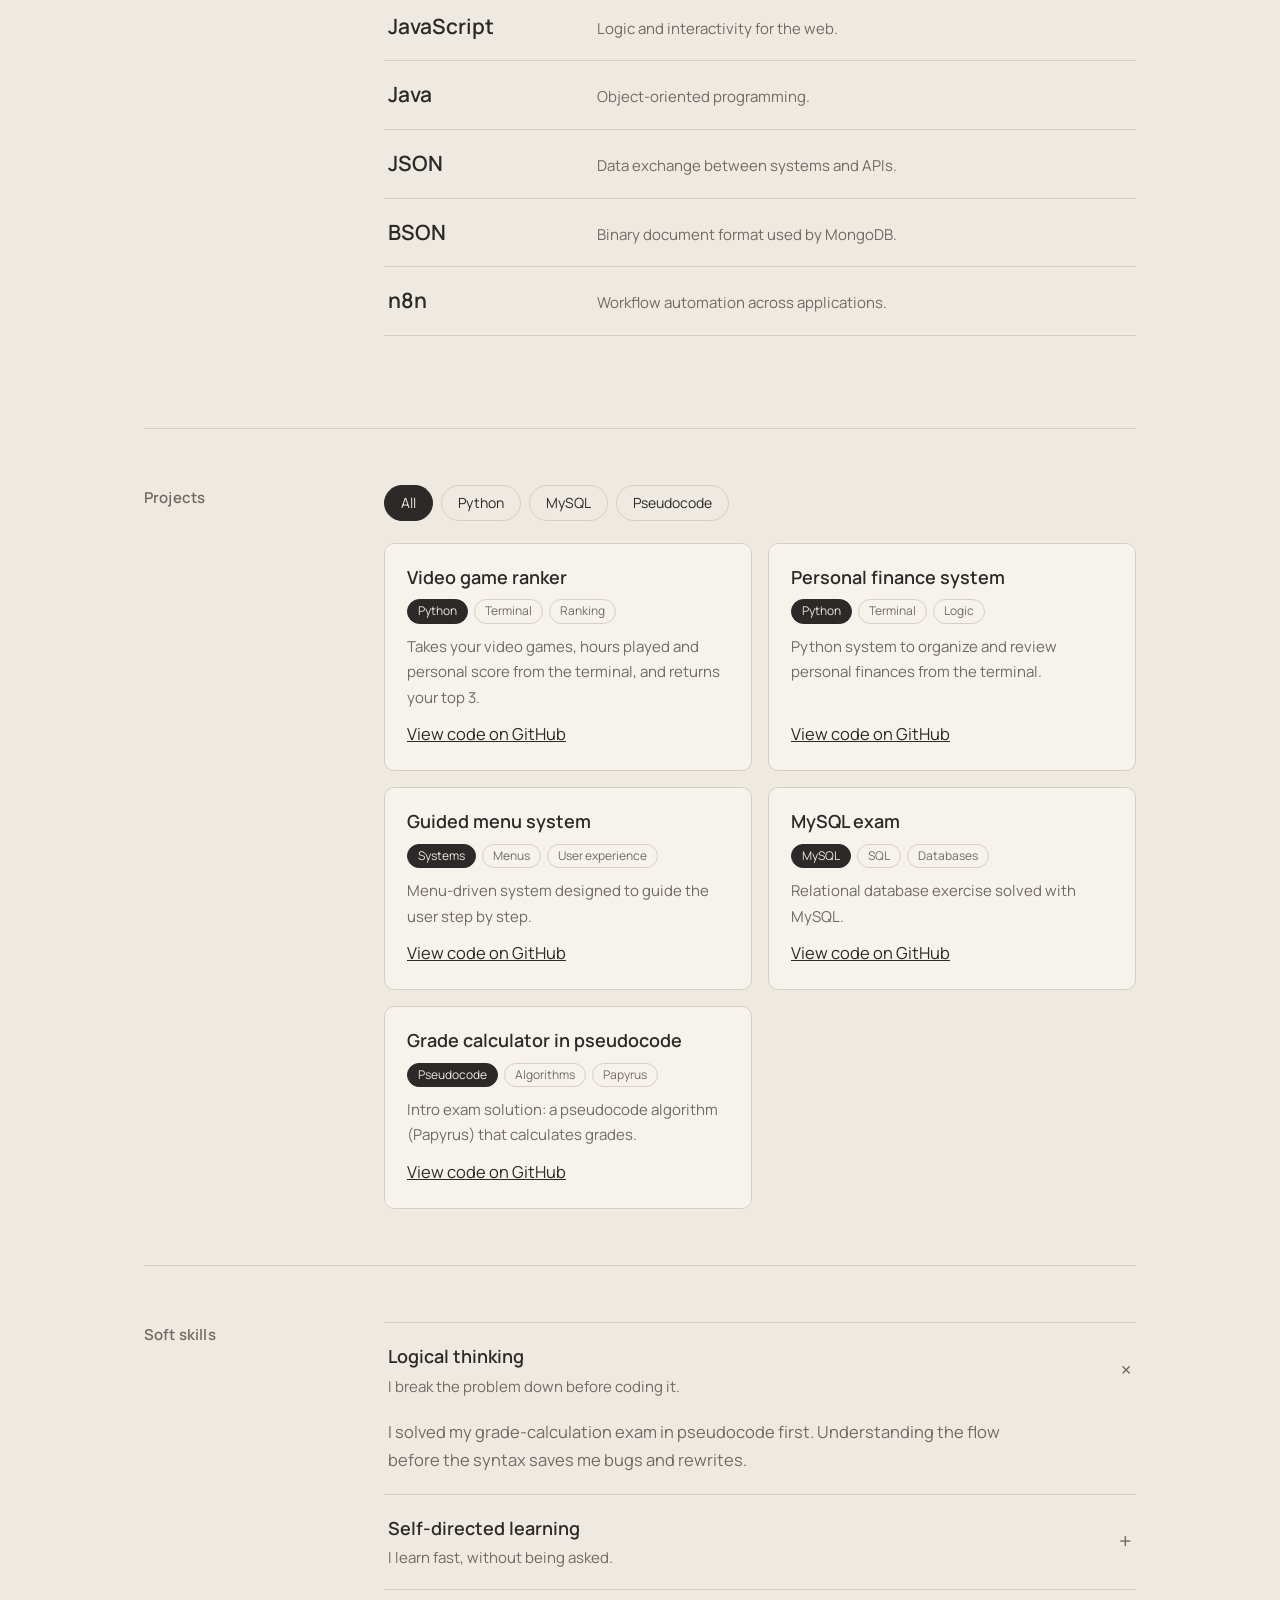
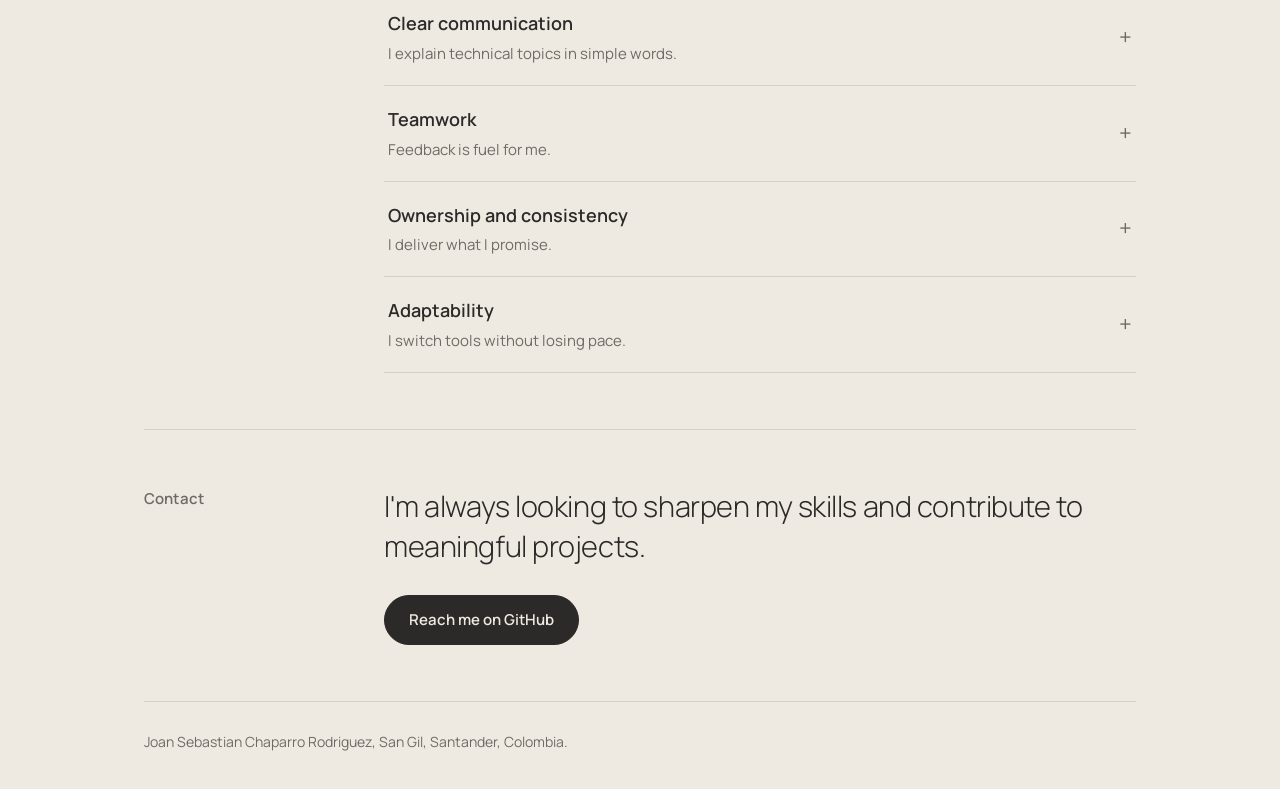
==== commit 9431006c: "feat(i18n): proyectos y filtros bilingües - data.js: nombre, descripción y etiquetas de cada proyect" ====
--- a/index.html
+++ b/index.html
@@ -75,15 +75,16 @@
     <h2 data-i18n="tech.title">Lenguajes y tecnologías</h2>
     <div>
       <h3 class="g" data-i18n="tech.withProjects">Con proyectos en GitHub (toca uno para filtrar)</h3>
-      <!-- Estos tres botones se marcan como activos desde js/app.js -->
+      <!-- Estos tres botones se marcan como activos desde js/app.js.
+           data-l es el id del lenguaje en js/data.js; el contador (em) se calcula solo -->
       <div class="rows" id="lp">
-        <button class="row main" data-l="Python" aria-pressed="false">
+        <button class="row main" data-l="python" aria-pressed="false">
           <b>Python</b><span data-i18n="tech.desc.python">Mi lenguaje principal: programas de terminal con menús, datos de usuario y rankings.</span><em>2 proyectos</em>
         </button>
-        <button class="row" data-l="MySQL" aria-pressed="false">
+        <button class="row" data-l="mysql" aria-pressed="false">
           <b>MySQL</b><span data-i18n="tech.desc.mysql">Bases de datos relacionales y consultas.</span><em>1 proyecto</em>
         </button>
-        <button class="row" data-l="Pseudocódigo" aria-pressed="false">
+        <button class="row" data-l="pseudocode" aria-pressed="false">
           <b data-i18n="techName.pseudocode">Pseudocódigo</b><span data-i18n="tech.desc.pseudocode">Diseño de algoritmos antes de programar.</span><em>1 proyecto</em>
         </button>
       </div>
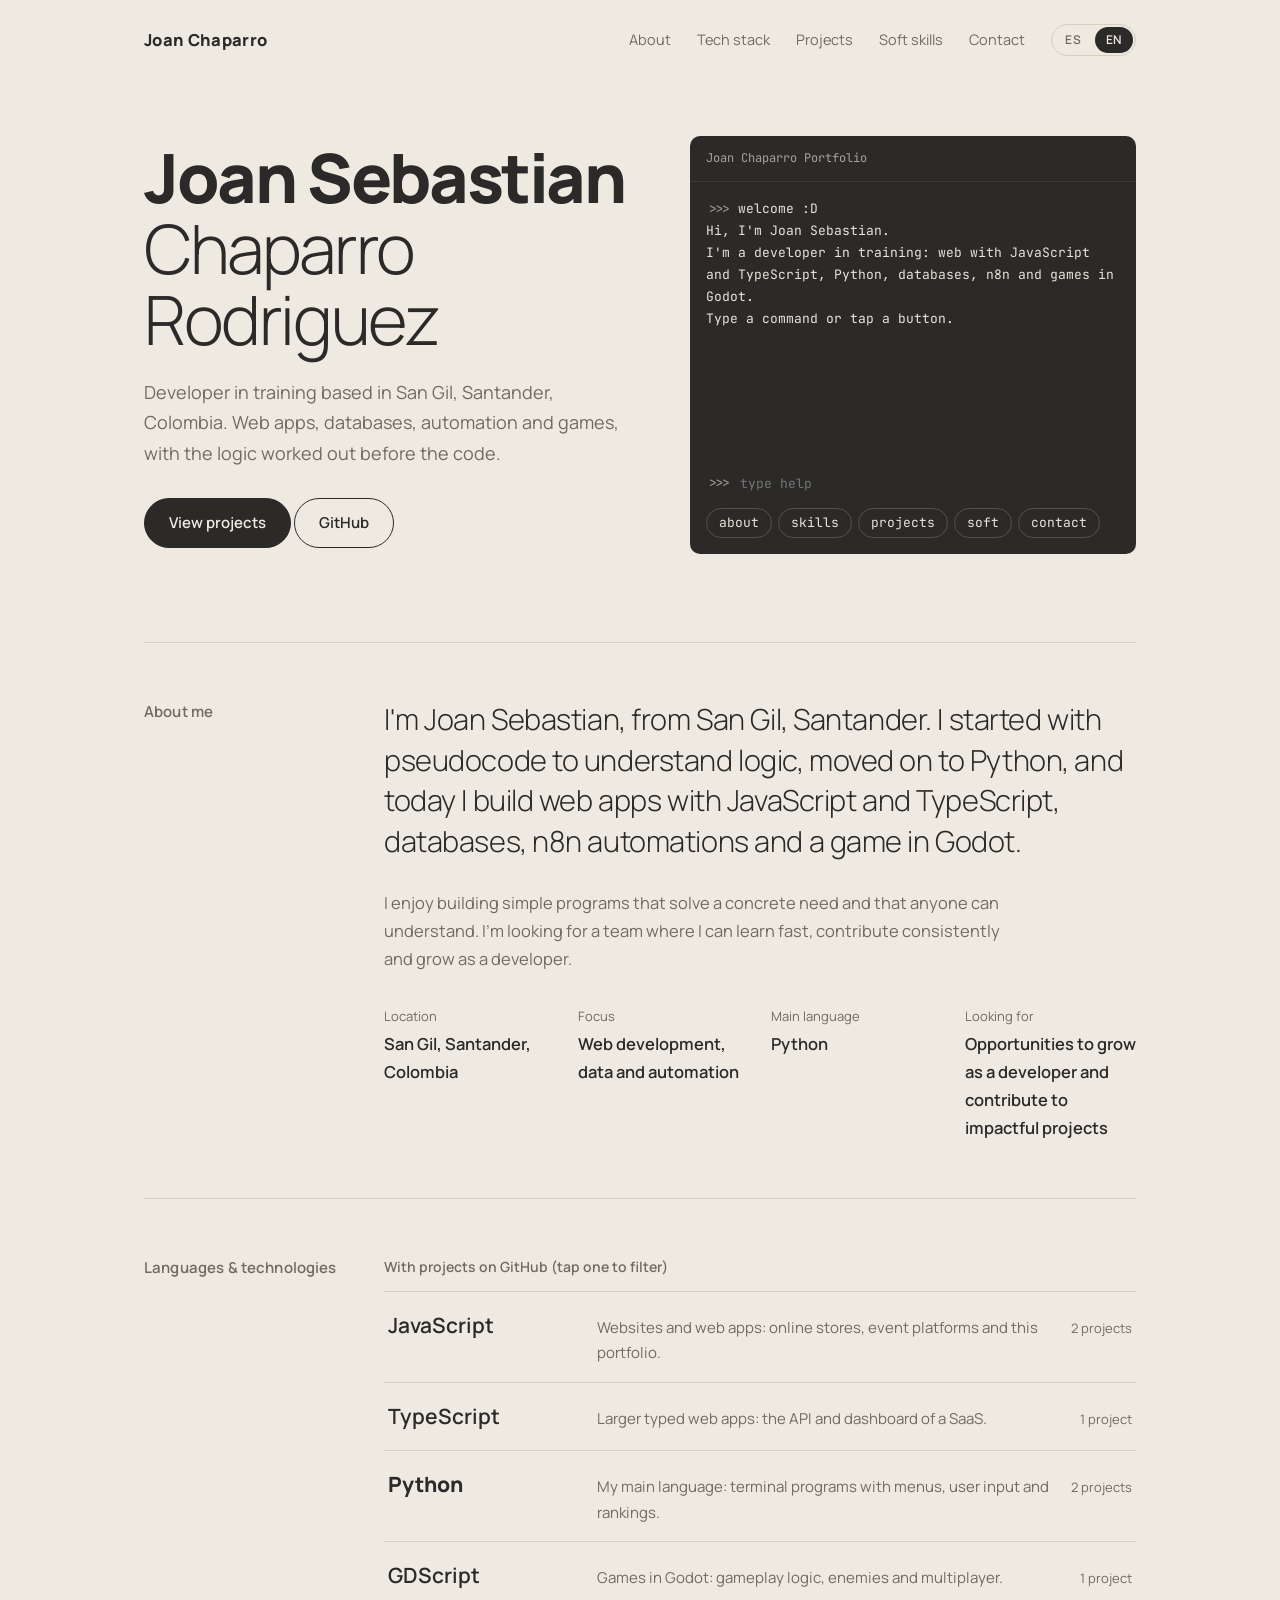
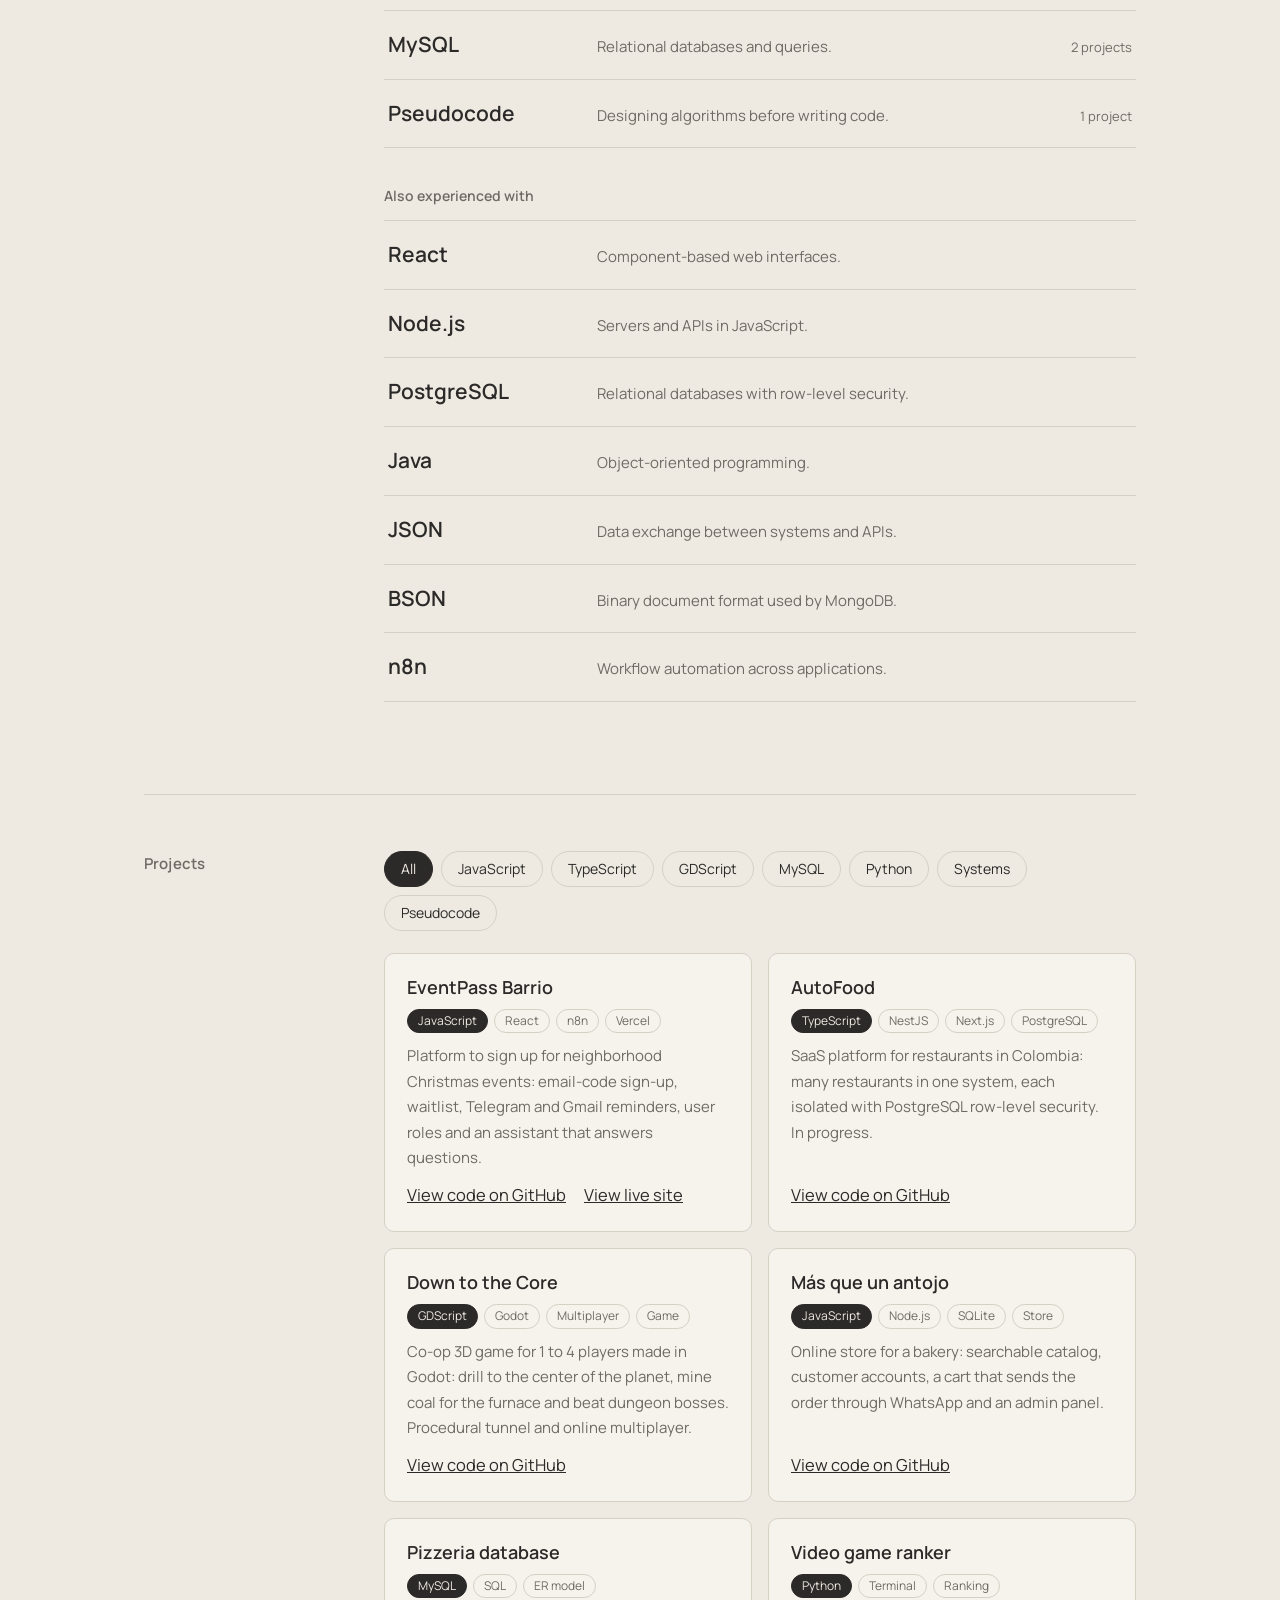
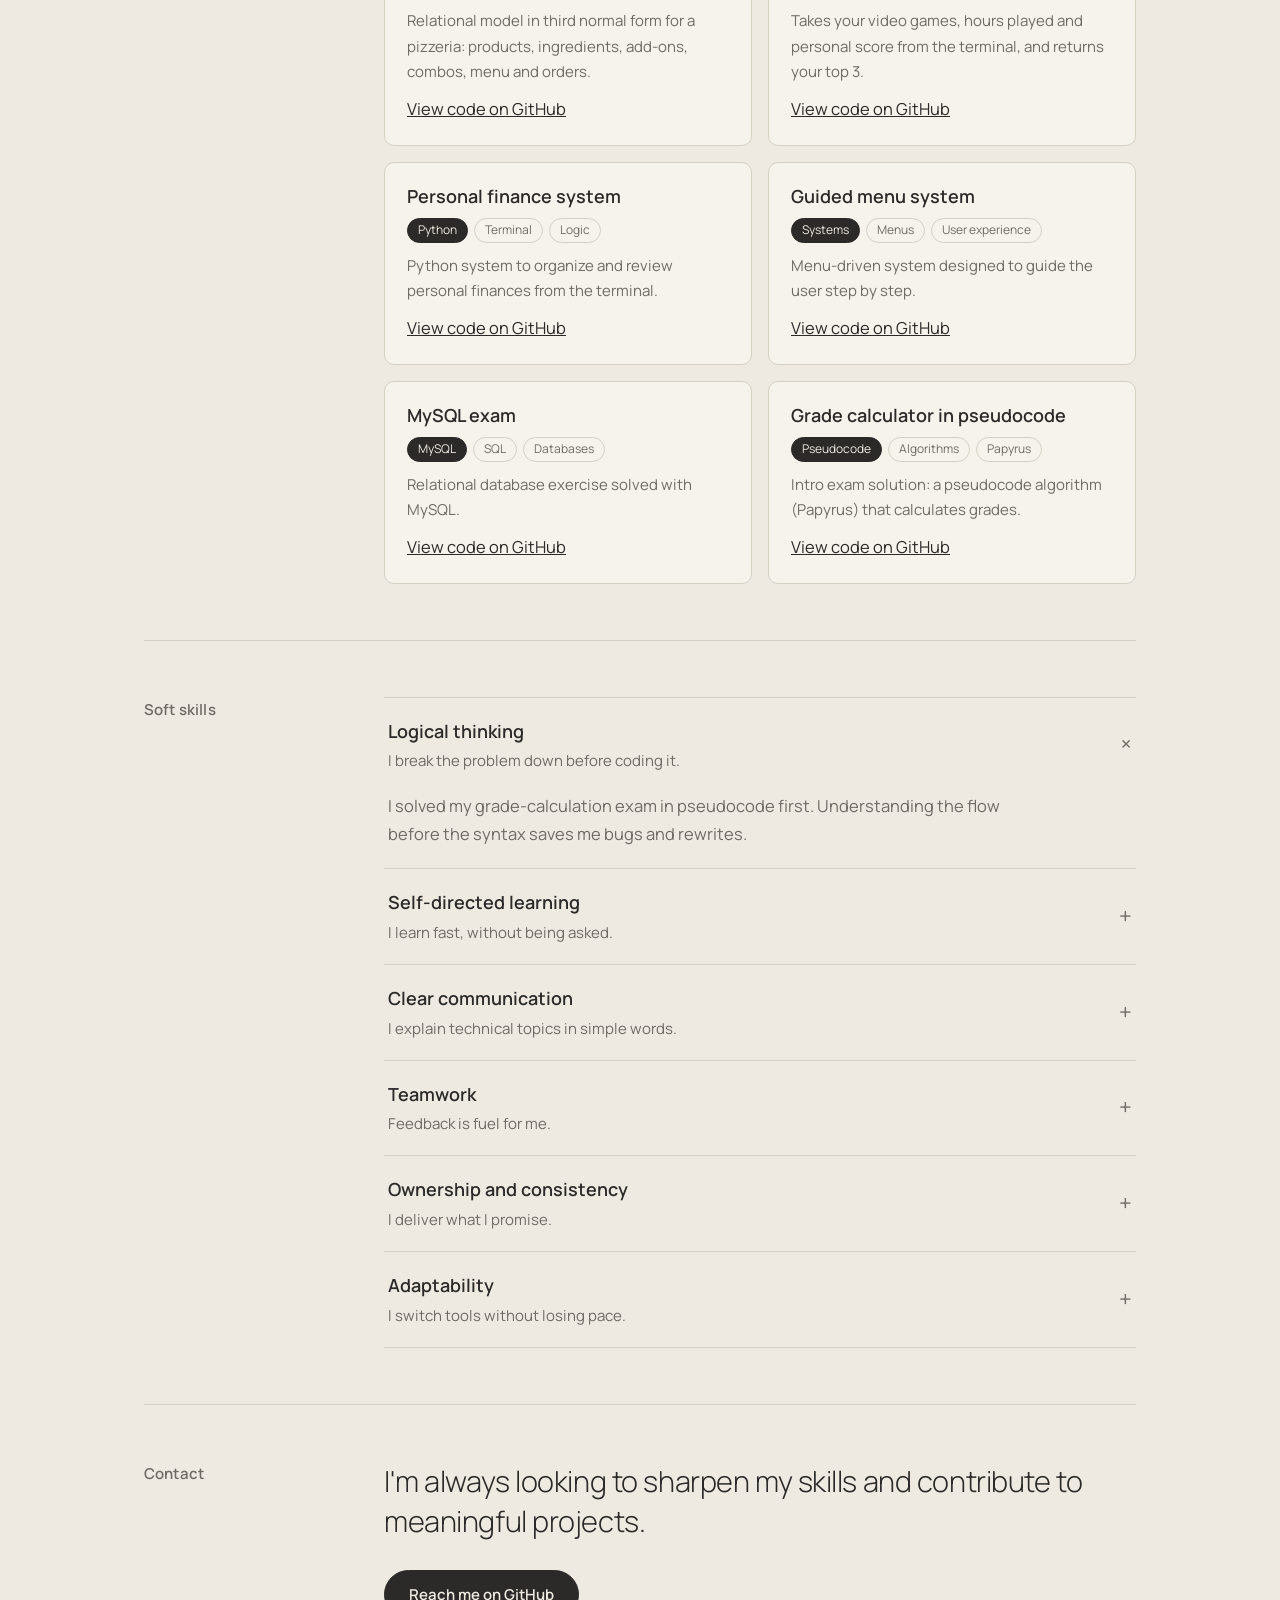
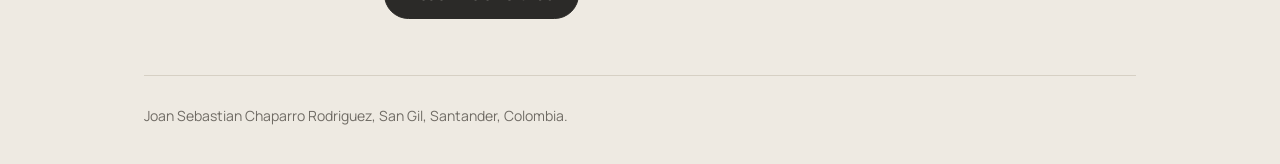
==== commit 311e2476: "feat: agregar proyectos recientes y nuevas tecnologías - EventPass, AutoFood, Hasta el Núcleo, Más q" ====
--- a/index.html
+++ b/index.html
@@ -6,7 +6,7 @@
 <!-- Los textos marcados con data-i18n se traducen desde js/translations.js.
      El español queda escrito aquí como respaldo si JavaScript no carga. -->
 <title data-i18n="meta.title">Joan Sebastian Chaparro | Portafolio</title>
-<meta name="description" data-i18n-attr="content:meta.description" content="Portafolio de Joan Sebastian Chaparro Rodriguez, desarrollador en formación: Python, bases de datos, formatos de datos y automatización.">
+<meta name="description" data-i18n-attr="content:meta.description" content="Portafolio de Joan Sebastian Chaparro Rodriguez, desarrollador en formación: desarrollo web, bases de datos, automatización y videojuegos.">
 
 <!-- Tipografías -->
 <link href="https://fonts.googleapis.com/css2?family=Manrope:wght@300;400;600;800&family=JetBrains+Mono:wght@400;600&display=swap" rel="stylesheet">
@@ -37,7 +37,7 @@
   <header class="hero">
     <div>
       <h1><strong>Joan Sebastian</strong> Chaparro Rodriguez</h1>
-      <p class="lead" data-i18n="hero.lead">Desarrollador en formación desde San Gil, Santander. Python, bases de datos, formatos de datos y automatización, con la lógica pensada antes del código.</p>
+      <p class="lead" data-i18n="hero.lead">Desarrollador en formación desde San Gil, Santander. Aplicaciones web, bases de datos, automatización y videojuegos, con la lógica pensada antes del código.</p>
       <a class="btn p" href="#proyectos" data-i18n="hero.cta">Ver proyectos</a>
       <a class="btn" href="https://github.com/sebaschaparrorodriguez-ux" target="_blank" rel="noopener">GitHub</a>
     </div>
@@ -59,11 +59,11 @@
   <section id="sobre-mi">
     <h2 data-i18n="about.title">Sobre mí</h2>
     <div>
-      <p class="big" data-i18n="about.intro">Soy Joan Sebastian, de San Gil, Santander. Empecé con pseudocódigo para entender la lógica, seguí con Python y hoy sumo bases de datos, formatos de datos y automatización.</p>
+      <p class="big" data-i18n="about.intro">Soy Joan Sebastian, de San Gil, Santander. Empecé con pseudocódigo para entender la lógica, seguí con Python y hoy construyo aplicaciones web con JavaScript y TypeScript, bases de datos, automatizaciones con n8n y un videojuego en Godot.</p>
       <p style="color:var(--muted);max-width:38em;margin:0 0 32px" data-i18n="about.body">Me gusta construir programas simples que resuelven una necesidad concreta y que cualquiera pueda entender. Busco un equipo donde aprender rápido, aportar con constancia y crecer como desarrollador.</p>
       <dl class="facts">
         <div><dt data-i18n="about.facts.location">Ubicación</dt><dd>San Gil, Santander, Colombia</dd></div>
-        <div><dt data-i18n="about.facts.focus">Enfoque</dt><dd data-i18n="about.facts.focusValue">Lógica, datos y automatización</dd></div>
+        <div><dt data-i18n="about.facts.focus">Enfoque</dt><dd data-i18n="about.facts.focusValue">Desarrollo web, datos y automatización</dd></div>
         <div><dt data-i18n="about.facts.mainLang">Lenguaje principal</dt><dd>Python</dd></div>
         <div><dt data-i18n="about.facts.seeking">Busco</dt><dd data-i18n="about.facts.seekingValue">Oportunidades para crecer como desarrollador y aportar a proyectos con impacto</dd></div>
       </dl>
@@ -75,14 +75,23 @@
     <h2 data-i18n="tech.title">Lenguajes y tecnologías</h2>
     <div>
       <h3 class="g" data-i18n="tech.withProjects">Con proyectos en GitHub (toca uno para filtrar)</h3>
-      <!-- Estos tres botones se marcan como activos desde js/app.js.
+      <!-- Estos botones se marcan como activos desde js/app.js.
            data-l es el id del lenguaje en js/data.js; el contador (em) se calcula solo -->
       <div class="rows" id="lp">
+        <button class="row" data-l="javascript" aria-pressed="false">
+          <b>JavaScript</b><span data-i18n="tech.desc.javascript">Páginas y aplicaciones web: tiendas, plataformas de eventos y este portafolio.</span><em>2 proyectos</em>
+        </button>
+        <button class="row" data-l="typescript" aria-pressed="false">
+          <b>TypeScript</b><span data-i18n="tech.desc.typescript">Aplicaciones web más grandes con tipos: API y panel de un SaaS.</span><em>1 proyecto</em>
+        </button>
         <button class="row main" data-l="python" aria-pressed="false">
           <b>Python</b><span data-i18n="tech.desc.python">Mi lenguaje principal: programas de terminal con menús, datos de usuario y rankings.</span><em>2 proyectos</em>
         </button>
+        <button class="row" data-l="gdscript" aria-pressed="false">
+          <b>GDScript</b><span data-i18n="tech.desc.gdscript">Videojuegos en Godot: lógica de juego, enemigos y multijugador.</span><em>1 proyecto</em>
+        </button>
         <button class="row" data-l="mysql" aria-pressed="false">
-          <b>MySQL</b><span data-i18n="tech.desc.mysql">Bases de datos relacionales y consultas.</span><em>1 proyecto</em>
+          <b>MySQL</b><span data-i18n="tech.desc.mysql">Bases de datos relacionales y consultas.</span><em>2 proyectos</em>
         </button>
         <button class="row" data-l="pseudocode" aria-pressed="false">
           <b data-i18n="techName.pseudocode">Pseudocódigo</b><span data-i18n="tech.desc.pseudocode">Diseño de algoritmos antes de programar.</span><em>1 proyecto</em>
@@ -91,7 +100,9 @@
 
       <h3 class="g" data-i18n="tech.alsoKnow">También manejo</h3>
       <div class="rows">
-        <div class="row"><b>JavaScript</b><span data-i18n="tech.desc.javascript">Lógica e interactividad para la web.</span></div>
+        <div class="row"><b>React</b><span data-i18n="tech.desc.react">Interfaces web por componentes.</span></div>
+        <div class="row"><b>Node.js</b><span data-i18n="tech.desc.node">Servidores y API en JavaScript.</span></div>
+        <div class="row"><b>PostgreSQL</b><span data-i18n="tech.desc.postgresql">Bases de datos relacionales con seguridad por fila.</span></div>
         <div class="row"><b>Java</b><span data-i18n="tech.desc.java">Programación orientada a objetos.</span></div>
         <div class="row"><b>JSON</b><span data-i18n="tech.desc.json">Intercambio de datos entre sistemas y APIs.</span></div>
         <div class="row"><b>BSON</b><span data-i18n="tech.desc.bson">Formato binario de documentos, el que usa MongoDB.</span></div>
--- a/css/styles.css
+++ b/css/styles.css
@@ -116,6 +116,7 @@
 .tg{display:flex;flex-wrap:wrap;gap:6px}
 .tg span{font-size:12px;color:var(--muted);border:1px solid var(--line);padding:1px 10px;border-radius:99px}
 .tg .l{background:var(--ink);border-color:var(--ink);color:var(--bg)}
+.pj .lk{display:flex;flex-wrap:wrap;gap:6px 18px}
 
 /* ---------- 7. HABILIDADES BLANDAS (acordeón) ---------- */
 details{border-bottom:1px solid var(--line)}
